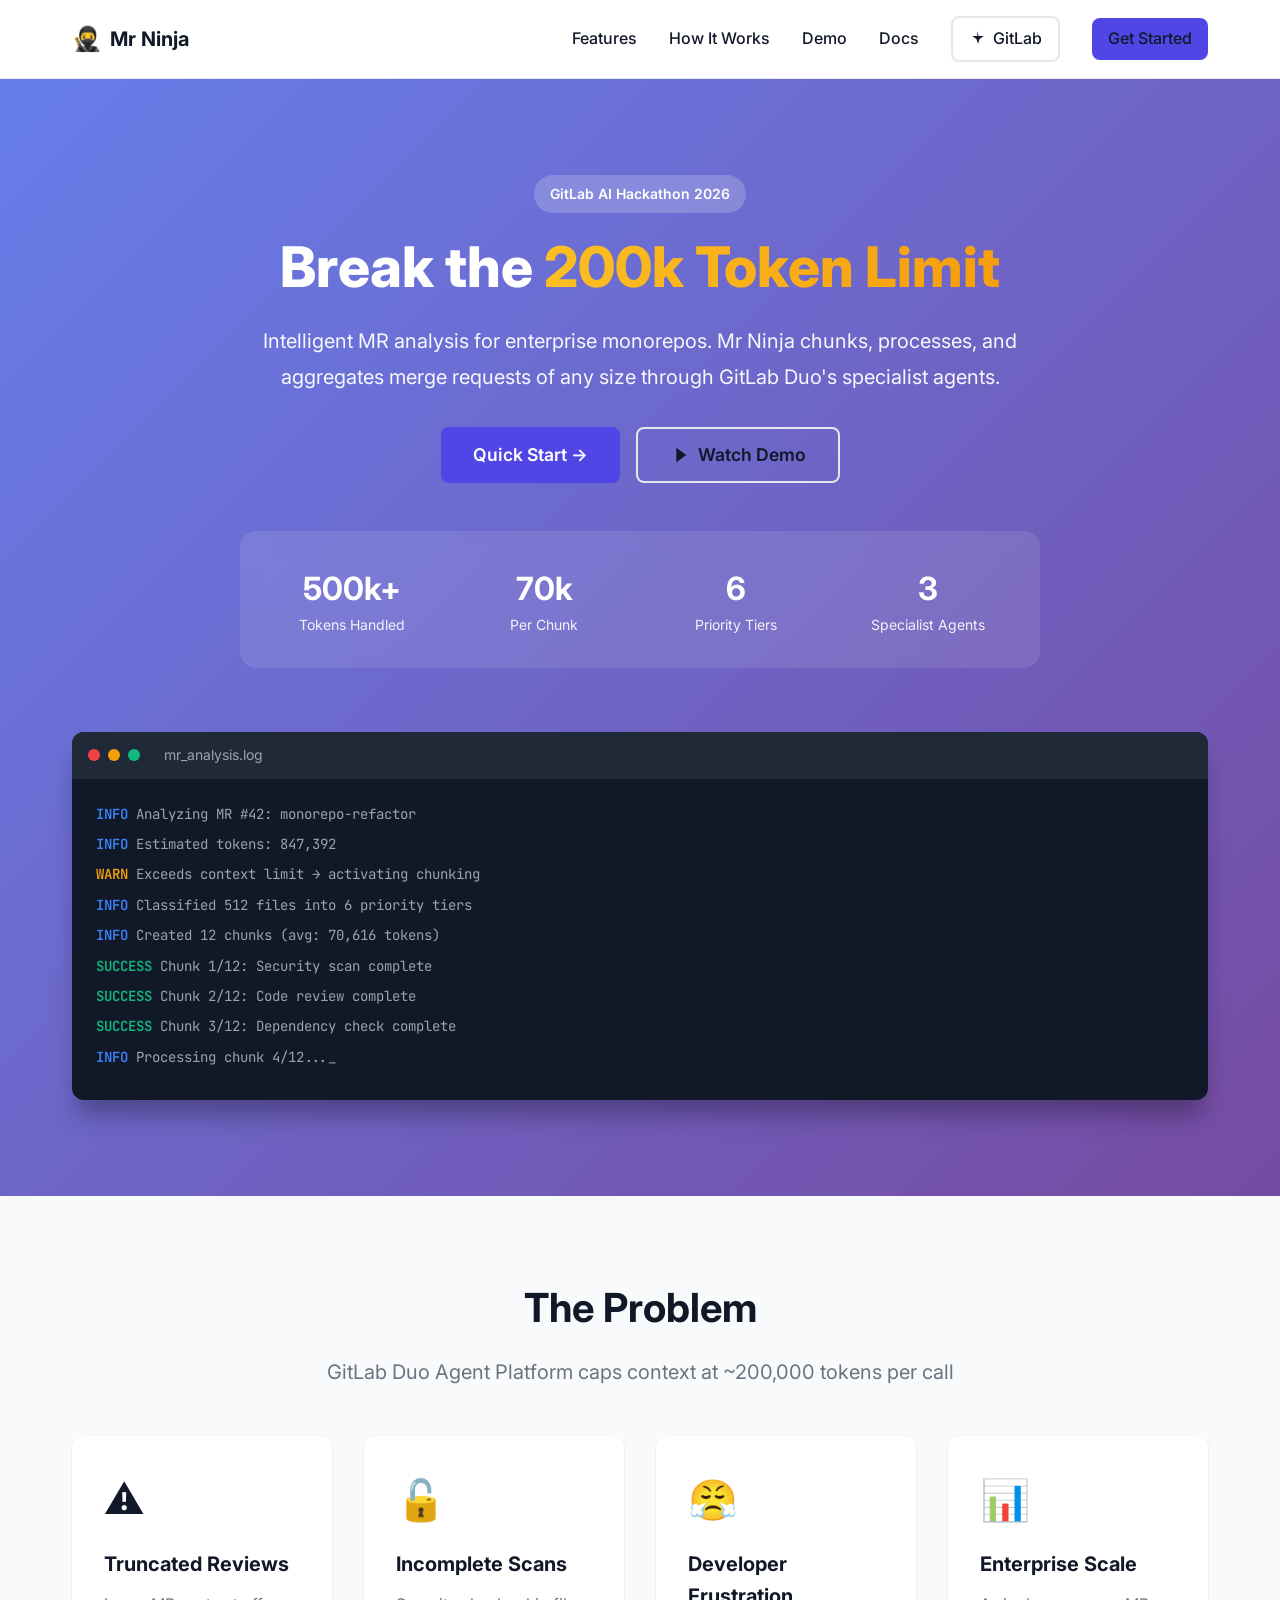
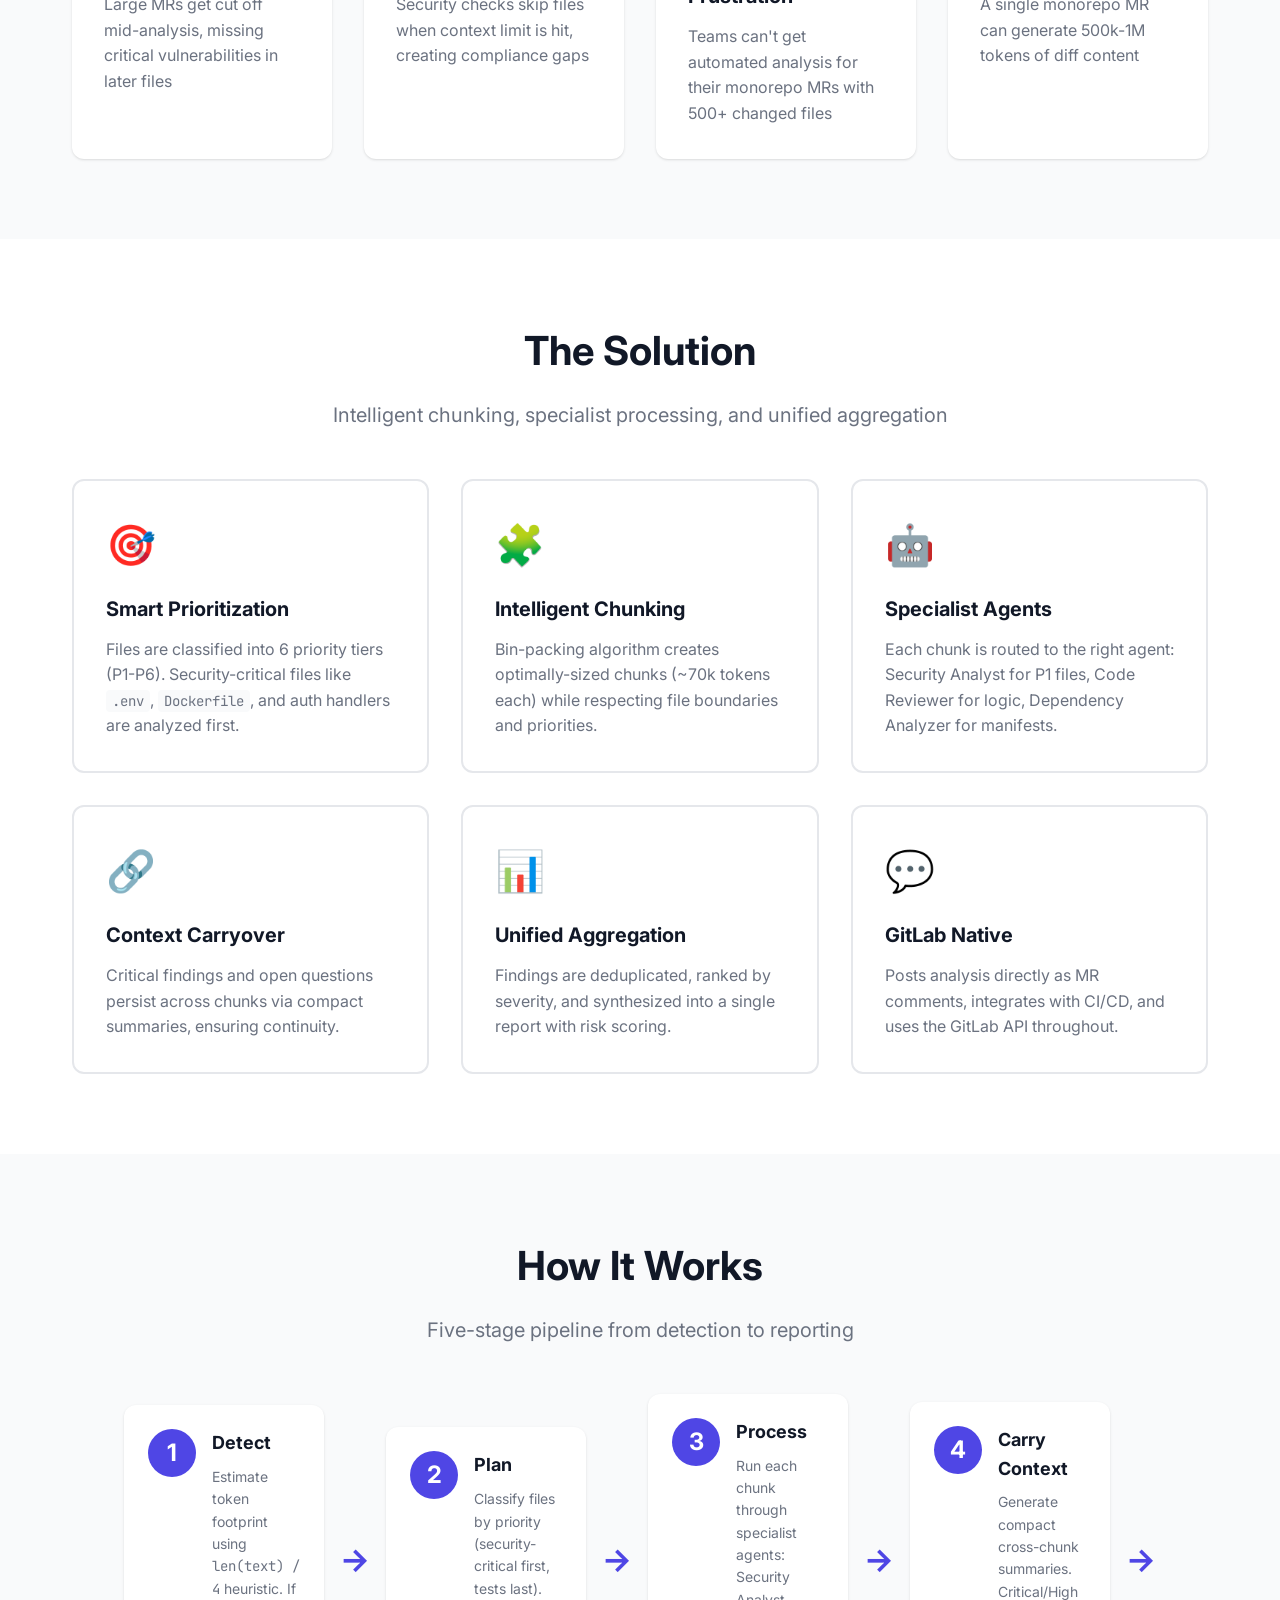
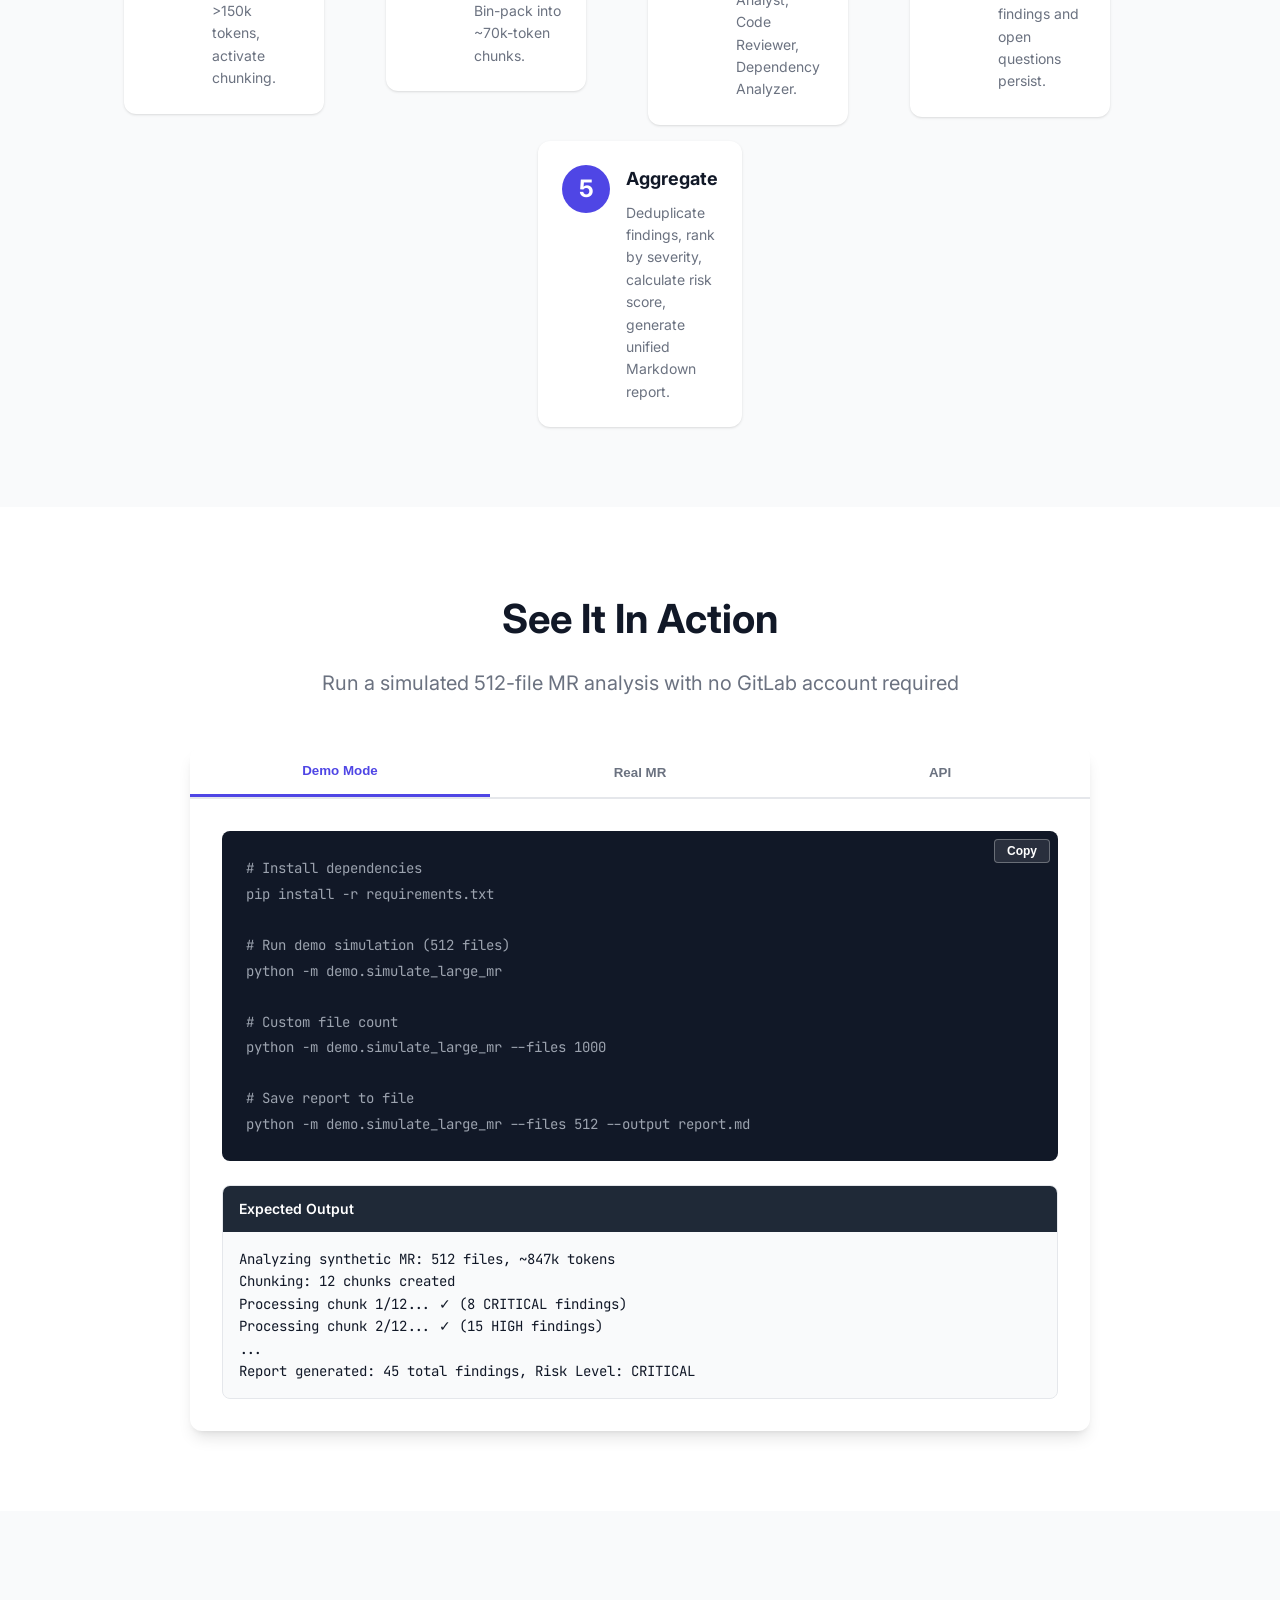
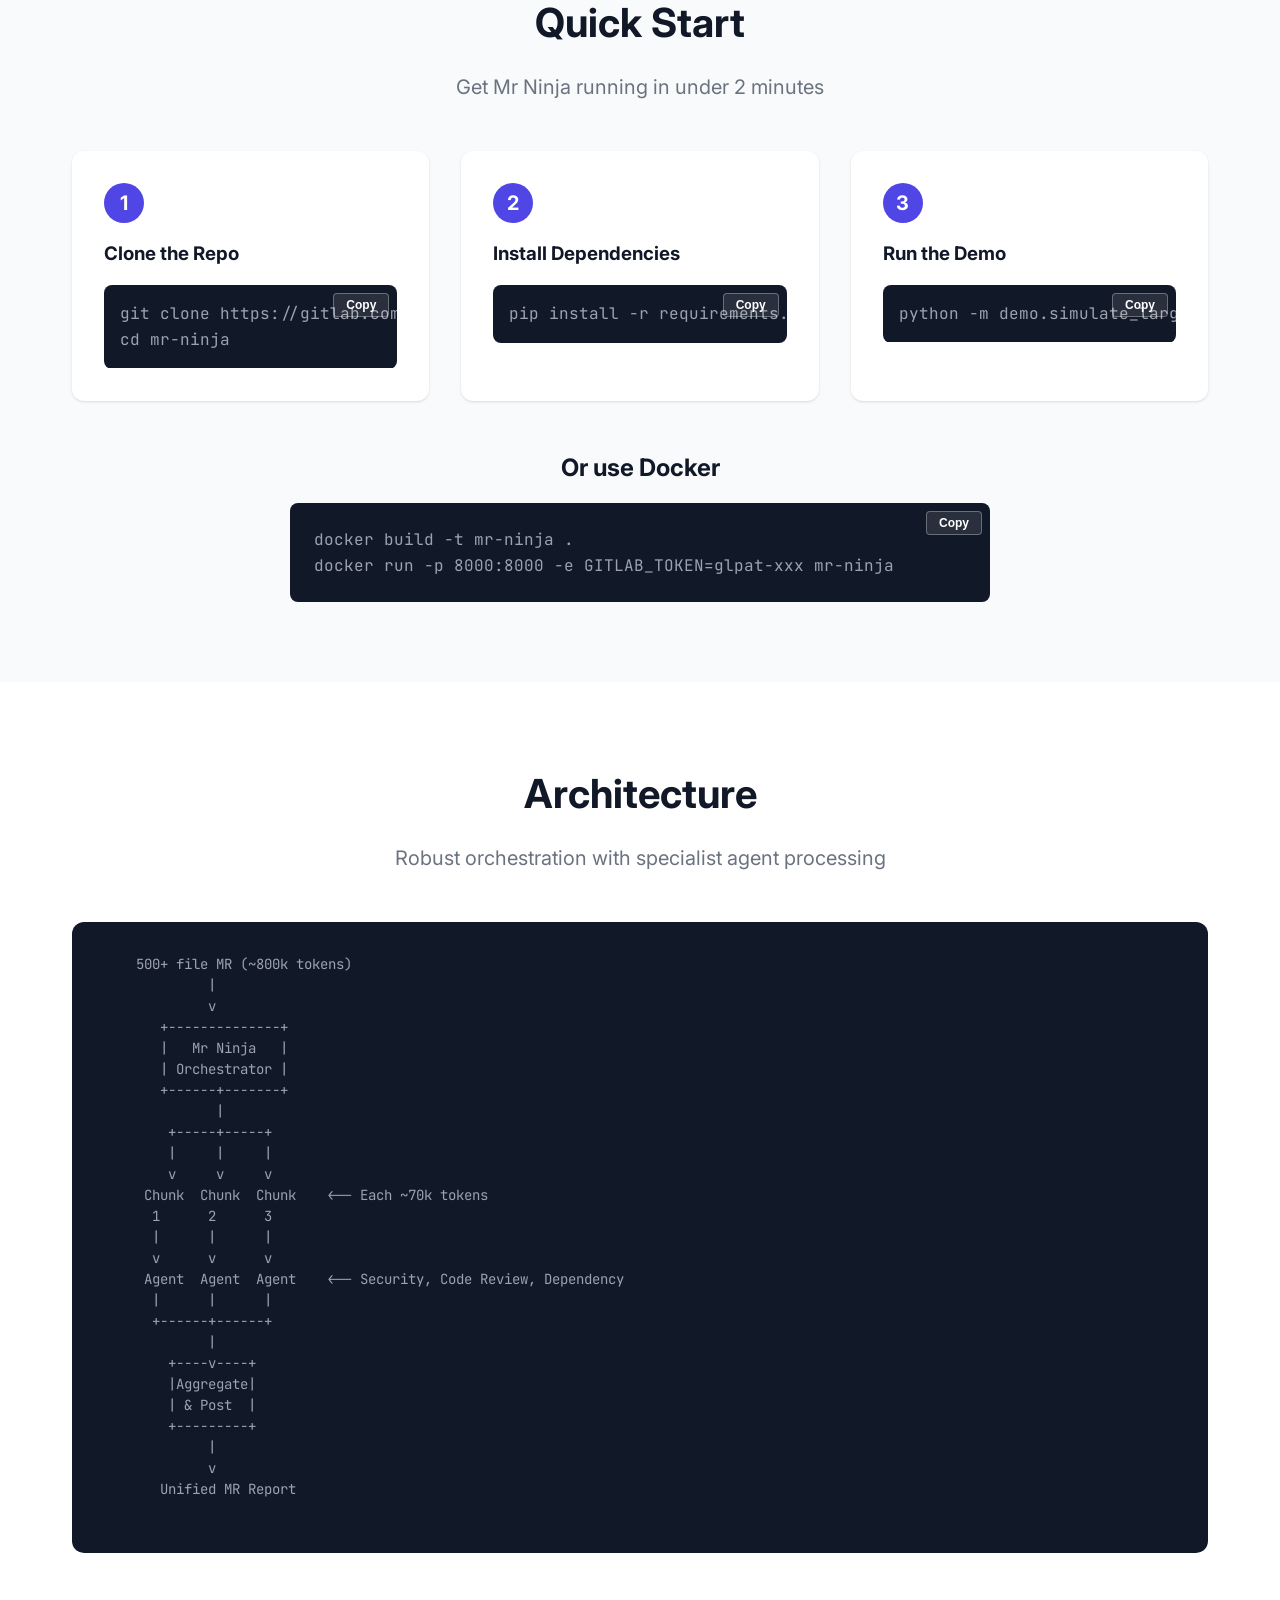
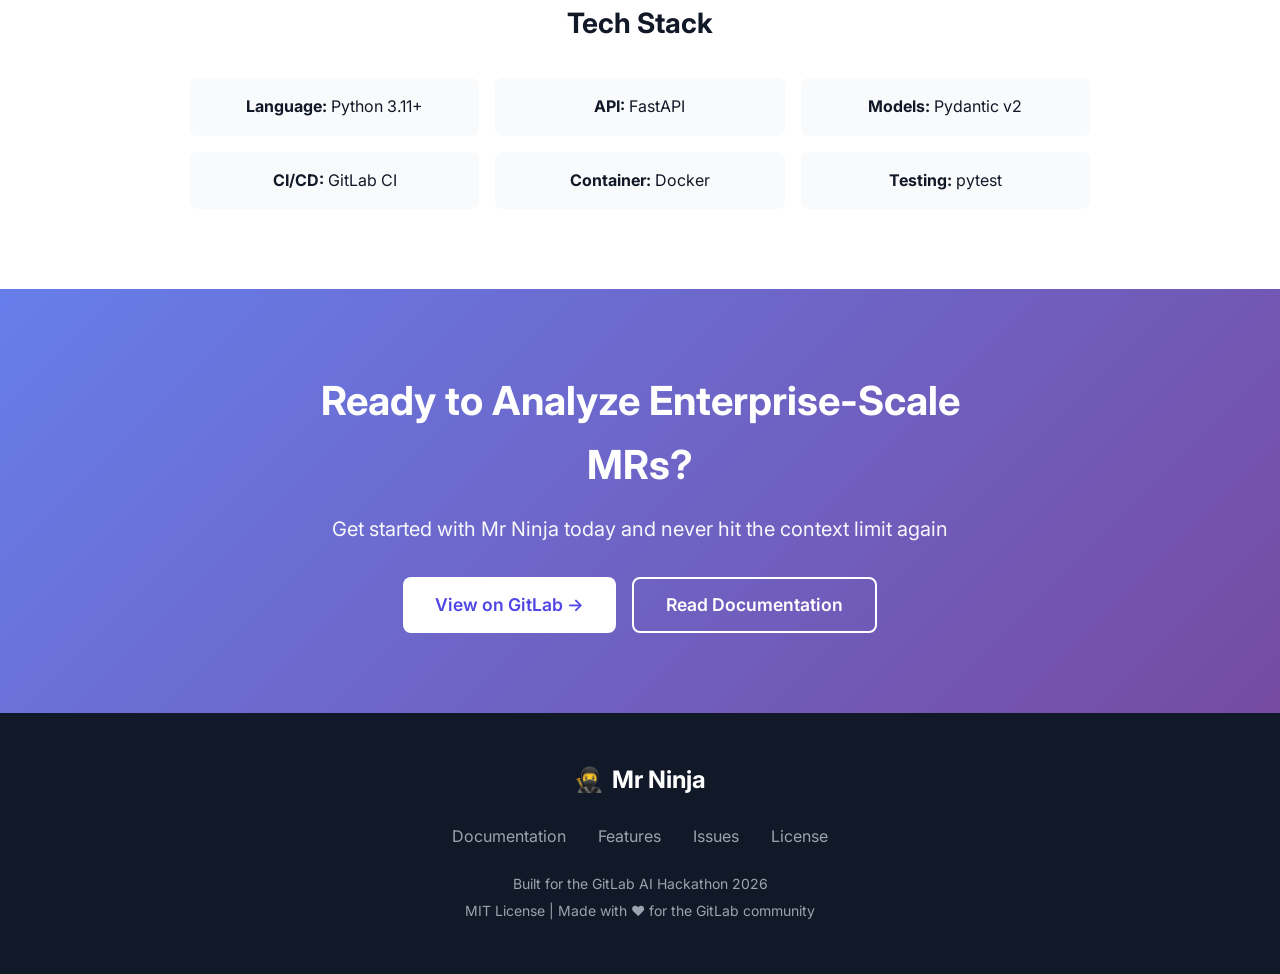
==== public/index.html @ 49342037 "project: Add initial implementation of MR Ninja with agents, core functionality, and demo scripts" ====
<!DOCTYPE html>
<html lang="en">
<head>
    <meta charset="UTF-8">
    <meta name="viewport" content="width=device-width, initial-scale=1.0">
    <meta name="description" content="Mr Ninja - Large Context Orchestrator for GitLab Duo. Solving the 200k token context limit for enterprise merge request analysis.">
    <title>Mr Ninja | Large Context Orchestrator for GitLab Duo</title>
    <link rel="stylesheet" href="styles.css">
    <link rel="preconnect" href="https://fonts.googleapis.com">
    <link rel="preconnect" href="https://fonts.gstatic.com" crossorigin>
    <link href="https://fonts.googleapis.com/css2?family=Inter:wght@400;500;600;700&family=JetBrains+Mono&display=swap" rel="stylesheet">
</head>
<body>
    <!-- Navigation -->
    <nav class="navbar">
        <div class="container">
            <div class="nav-brand">
                <span class="ninja-icon">🥷</span>
                <span class="brand-text">Mr Ninja</span>
            </div>
            <div class="nav-links">
                <a href="#features">Features</a>
                <a href="#how-it-works">How It Works</a>
                <a href="#demo">Demo</a>
                <a href="docs.html">Docs</a>
                <a href="https://gitlab.com/your-group/mr-ninja" class="btn-secondary" target="_blank" rel="noopener noreferrer">
                    <svg width="16" height="16" viewBox="0 0 16 16" fill="currentColor">
                        <path d="M8 0l1.6 4.9h5.2l-4.2 3-1.6 4.9-1.6-4.9-4.2-3h5.2z"/>
                    </svg>
                    GitLab
                </a>
                <a href="#quickstart" class="btn-primary">Get Started</a>
            </div>
        </div>
    </nav>

    <!-- Hero Section -->
    <section class="hero">
        <div class="container">
            <div class="hero-content">
                <div class="badge">GitLab AI Hackathon 2026</div>
                <h1 class="hero-title">
                    Break the <span class="highlight">200k Token Limit</span>
                </h1>
                <p class="hero-subtitle">
                    Intelligent MR analysis for enterprise monorepos. Mr Ninja chunks, processes, and aggregates 
                    merge requests of any size through GitLab Duo's specialist agents.
                </p>
                <div class="hero-buttons">
                    <a href="#quickstart" class="btn-primary btn-large">Quick Start →</a>
                    <a href="#demo" class="btn-secondary btn-large">
                        <svg width="20" height="20" viewBox="0 0 20 20" fill="currentColor">
                            <path d="M6.3 2.8l10 7.2-10 7.2V2.8z"/>
                        </svg>
                        Watch Demo
                    </a>
                </div>
                <div class="hero-stats">
                    <div class="stat">
                        <div class="stat-value">500k+</div>
                        <div class="stat-label">Tokens Handled</div>
                    </div>
                    <div class="stat">
                        <div class="stat-value">~70k</div>
                        <div class="stat-label">Per Chunk</div>
                    </div>
                    <div class="stat">
                        <div class="stat-value">6</div>
                        <div class="stat-label">Priority Tiers</div>
                    </div>
                    <div class="stat">
                        <div class="stat-value">3</div>
                        <div class="stat-label">Specialist Agents</div>
                    </div>
                </div>
            </div>
            <div class="hero-visual">
                <div class="code-window">
                    <div class="window-header">
                        <span class="dot dot-red"></span>
                        <span class="dot dot-yellow"></span>
                        <span class="dot dot-green"></span>
                        <span class="window-title">mr_analysis.log</span>
                    </div>
                    <div class="window-content">
                        <div class="log-line"><span class="log-info">INFO</span> Analyzing MR #42: monorepo-refactor</div>
                        <div class="log-line"><span class="log-info">INFO</span> Estimated tokens: 847,392</div>
                        <div class="log-line"><span class="log-warn">WARN</span> Exceeds context limit → activating chunking</div>
                        <div class="log-line"><span class="log-info">INFO</span> Classified 512 files into 6 priority tiers</div>
                        <div class="log-line"><span class="log-info">INFO</span> Created 12 chunks (avg: 70,616 tokens)</div>
                        <div class="log-line"><span class="log-success">SUCCESS</span> Chunk 1/12: Security scan complete</div>
                        <div class="log-line"><span class="log-success">SUCCESS</span> Chunk 2/12: Code review complete</div>
                        <div class="log-line"><span class="log-success">SUCCESS</span> Chunk 3/12: Dependency check complete</div>
                        <div class="log-line log-typing"><span class="log-info">INFO</span> Processing chunk 4/12...<span class="cursor">_</span></div>
                    </div>
                </div>
            </div>
        </div>
    </section>

    <!-- Problem Statement -->
    <section class="section problem-section">
        <div class="container">
            <div class="section-header">
                <h2>The Problem</h2>
                <p>GitLab Duo Agent Platform caps context at ~200,000 tokens per call</p>
            </div>
            <div class="problem-grid">
                <div class="problem-card">
                    <div class="problem-icon">⚠️</div>
                    <h3>Truncated Reviews</h3>
                    <p>Large MRs get cut off mid-analysis, missing critical vulnerabilities in later files</p>
                </div>
                <div class="problem-card">
                    <div class="problem-icon">🔓</div>
                    <h3>Incomplete Scans</h3>
                    <p>Security checks skip files when context limit is hit, creating compliance gaps</p>
                </div>
                <div class="problem-card">
                    <div class="problem-icon">😤</div>
                    <h3>Developer Frustration</h3>
                    <p>Teams can't get automated analysis for their monorepo MRs with 500+ changed files</p>
                </div>
                <div class="problem-card">
                    <div class="problem-icon">📊</div>
                    <h3>Enterprise Scale</h3>
                    <p>A single monorepo MR can generate 500k-1M tokens of diff content</p>
                </div>
            </div>
        </div>
    </section>

    <!-- Solution -->
    <section class="section solution-section" id="features">
        <div class="container">
            <div class="section-header">
                <h2>The Solution</h2>
                <p>Intelligent chunking, specialist processing, and unified aggregation</p>
            </div>
            <div class="features-grid">
                <div class="feature-card">
                    <div class="feature-icon">🎯</div>
                    <h3>Smart Prioritization</h3>
                    <p>Files are classified into 6 priority tiers (P1-P6). Security-critical files like <code>.env</code>, <code>Dockerfile</code>, and auth handlers are analyzed first.</p>
                </div>
                <div class="feature-card">
                    <div class="feature-icon">🧩</div>
                    <h3>Intelligent Chunking</h3>
                    <p>Bin-packing algorithm creates optimally-sized chunks (~70k tokens each) while respecting file boundaries and priorities.</p>
                </div>
                <div class="feature-card">
                    <div class="feature-icon">🤖</div>
                    <h3>Specialist Agents</h3>
                    <p>Each chunk is routed to the right agent: Security Analyst for P1 files, Code Reviewer for logic, Dependency Analyzer for manifests.</p>
                </div>
                <div class="feature-card">
                    <div class="feature-icon">🔗</div>
                    <h3>Context Carryover</h3>
                    <p>Critical findings and open questions persist across chunks via compact summaries, ensuring continuity.</p>
                </div>
                <div class="feature-card">
                    <div class="feature-icon">📊</div>
                    <h3>Unified Aggregation</h3>
                    <p>Findings are deduplicated, ranked by severity, and synthesized into a single report with risk scoring.</p>
                </div>
                <div class="feature-card">
                    <div class="feature-icon">💬</div>
                    <h3>GitLab Native</h3>
                    <p>Posts analysis directly as MR comments, integrates with CI/CD, and uses the GitLab API throughout.</p>
                </div>
            </div>
        </div>
    </section>

    <!-- How It Works -->
    <section class="section how-it-works-section" id="how-it-works">
        <div class="container">
            <div class="section-header">
                <h2>How It Works</h2>
                <p>Five-stage pipeline from detection to reporting</p>
            </div>
            <div class="pipeline">
                <div class="pipeline-step">
                    <div class="step-number">1</div>
                    <div class="step-content">
                        <h3>Detect</h3>
                        <p>Estimate token footprint using <code>len(text) / 4</code> heuristic. If >150k tokens, activate chunking.</p>
                    </div>
                </div>
                <div class="pipeline-arrow">→</div>
                <div class="pipeline-step">
                    <div class="step-number">2</div>
                    <div class="step-content">
                        <h3>Plan</h3>
                        <p>Classify files by priority (security-critical first, tests last). Bin-pack into ~70k-token chunks.</p>
                    </div>
                </div>
                <div class="pipeline-arrow">→</div>
                <div class="pipeline-step">
                    <div class="step-number">3</div>
                    <div class="step-content">
                        <h3>Process</h3>
                        <p>Run each chunk through specialist agents: Security Analyst, Code Reviewer, Dependency Analyzer.</p>
                    </div>
                </div>
                <div class="pipeline-arrow">→</div>
                <div class="pipeline-step">
                    <div class="step-number">4</div>
                    <div class="step-content">
                        <h3>Carry Context</h3>
                        <p>Generate compact cross-chunk summaries. Critical/High findings and open questions persist.</p>
                    </div>
                </div>
                <div class="pipeline-arrow">→</div>
                <div class="pipeline-step">
                    <div class="step-number">5</div>
                    <div class="step-content">
                        <h3>Aggregate</h3>
                        <p>Deduplicate findings, rank by severity, calculate risk score, generate unified Markdown report.</p>
                    </div>
                </div>
            </div>
        </div>
    </section>

    <!-- Demo Section -->
    <section class="section demo-section" id="demo">
        <div class="container">
            <div class="section-header">
                <h2>See It In Action</h2>
                <p>Run a simulated 512-file MR analysis with no GitLab account required</p>
            </div>
            <div class="demo-container">
                <div class="demo-tabs">
                    <button class="tab active" data-tab="demo">Demo Mode</button>
                    <button class="tab" data-tab="real">Real MR</button>
                    <button class="tab" data-tab="api">API</button>
                </div>
                <div class="demo-content">
                    <div class="demo-pane active" id="demo-pane">
                        <pre><code class="language-bash"># Install dependencies
pip install -r requirements.txt

# Run demo simulation (512 files)
python -m demo.simulate_large_mr

# Custom file count
python -m demo.simulate_large_mr --files 1000

# Save report to file
python -m demo.simulate_large_mr --files 512 --output report.md</code></pre>
                        <div class="demo-output">
                            <div class="output-header">Expected Output</div>
                            <div class="output-content">Analyzing synthetic MR: 512 files, ~847k tokens
Chunking: 12 chunks created
Processing chunk 1/12... ✓ (8 CRITICAL findings)
Processing chunk 2/12... ✓ (15 HIGH findings)
...
Report generated: 45 total findings, Risk Level: CRITICAL</div>
                        </div>
                    </div>
                    <div class="demo-pane" id="real-pane">
                        <pre><code class="language-python">from agents.orchestrator import Orchestrator

orchestrator = Orchestrator(
    gitlab_url='https://gitlab.com',
    gitlab_token='glpat-xxxxxxxxxxxxxxxxxxxx',
    post_comments=True,
)

report = orchestrator.analyze_mr('your-group/your-project', 42)
print(f'Found {len(report.findings)} issues')</code></pre>
                    </div>
                    <div class="demo-pane" id="api-pane">
                        <pre><code class="language-bash"># Start FastAPI server
uvicorn app:app --host 0.0.0.0 --port 8000

# Analyze an MR
curl -X POST http://localhost:8000/analyze \
  -H "Content-Type: application/json" \
  -d '{
    "mr_url": "https://gitlab.com/group/project/-/merge_requests/42",
    "gitlab_token": "glpat-xxxxxxxxxxxxxxxxxxxx"
  }'

# Run demo (no token needed)
curl -X POST http://localhost:8000/demo</code></pre>
                    </div>
                </div>
            </div>
        </div>
    </section>

    <!-- Quick Start -->
    <section class="section quickstart-section" id="quickstart">
        <div class="container">
            <div class="section-header">
                <h2>Quick Start</h2>
                <p>Get Mr Ninja running in under 2 minutes</p>
            </div>
            <div class="quickstart-grid">
                <div class="quickstart-step">
                    <div class="step-num">1</div>
                    <h3>Clone the Repo</h3>
                    <pre><code>git clone https://gitlab.com/your-group/mr-ninja.git
cd mr-ninja</code></pre>
                </div>
                <div class="quickstart-step">
                    <div class="step-num">2</div>
                    <h3>Install Dependencies</h3>
                    <pre><code>pip install -r requirements.txt</code></pre>
                </div>
                <div class="quickstart-step">
                    <div class="step-num">3</div>
                    <h3>Run the Demo</h3>
                    <pre><code>python -m demo.simulate_large_mr</code></pre>
                </div>
            </div>
            <div class="quickstart-docker">
                <h3>Or use Docker</h3>
                <pre><code>docker build -t mr-ninja .
docker run -p 8000:8000 -e GITLAB_TOKEN=glpat-xxx mr-ninja</code></pre>
            </div>
        </div>
    </section>

    <!-- Architecture -->
    <section class="section architecture-section">
        <div class="container">
            <div class="section-header">
                <h2>Architecture</h2>
                <p>Robust orchestration with specialist agent processing</p>
            </div>
            <div class="architecture-diagram">
                <pre class="ascii-art">
    500+ file MR (~800k tokens)
             |
             v
       +--------------+
       |   Mr Ninja   |
       | Orchestrator |
       +------+-------+
              |
        +-----+-----+
        |     |     |
        v     v     v
     Chunk  Chunk  Chunk    <-- Each ~70k tokens
      1      2      3
      |      |      |
      v      v      v
     Agent  Agent  Agent    <-- Security, Code Review, Dependency
      |      |      |
      +------+------+
             |
        +----v----+
        |Aggregate|
        | & Post  |
        +---------+
             |
             v
       Unified MR Report
                </pre>
            </div>
            <div class="tech-stack">
                <h3>Tech Stack</h3>
                <div class="tech-grid">
                    <div class="tech-item">
                        <strong>Language:</strong> Python 3.11+
                    </div>
                    <div class="tech-item">
                        <strong>API:</strong> FastAPI
                    </div>
                    <div class="tech-item">
                        <strong>Models:</strong> Pydantic v2
                    </div>
                    <div class="tech-item">
                        <strong>CI/CD:</strong> GitLab CI
                    </div>
                    <div class="tech-item">
                        <strong>Container:</strong> Docker
                    </div>
                    <div class="tech-item">
                        <strong>Testing:</strong> pytest
                    </div>
                </div>
            </div>
        </div>
    </section>

    <!-- CTA -->
    <section class="section cta-section">
        <div class="container">
            <div class="cta-content">
                <h2>Ready to Analyze Enterprise-Scale MRs?</h2>
                <p>Get started with Mr Ninja today and never hit the context limit again</p>
                <div class="cta-buttons">
                    <a href="https://gitlab.com/your-group/mr-ninja" class="btn-primary btn-large" target="_blank" rel="noopener noreferrer">
                        View on GitLab →
                    </a>
                    <a href="docs.html" class="btn-secondary btn-large">Read Documentation</a>
                </div>
            </div>
        </div>
    </section>

    <!-- Footer -->
    <footer class="footer">
        <div class="container">
            <div class="footer-content">
                <div class="footer-brand">
                    <span class="ninja-icon">🥷</span>
                    <span class="brand-text">Mr Ninja</span>
                </div>
                <div class="footer-links">
                    <a href="docs.html">Documentation</a>
                    <a href="#features">Features</a>
                    <a href="https://gitlab.com/your-group/mr-ninja/-/issues" target="_blank" rel="noopener noreferrer">Issues</a>
                    <a href="https://gitlab.com/your-group/mr-ninja/-/blob/main/LICENSE" target="_blank" rel="noopener noreferrer">License</a>
                </div>
                <div class="footer-info">
                    <p>Built for the GitLab AI Hackathon 2026</p>
                    <p>MIT License | Made with ❤️ for the GitLab community</p>
                </div>
            </div>
        </div>
    </footer>

    <script src="script.js"></script>
</body>
</html>
---- public/styles.css ----
/* Mr Ninja Website Styles */

:root {
    --primary: #4F46E5;
    --primary-dark: #4338CA;
    --secondary: #10B981;
    --dark: #111827;
    --dark-light: #1F2937;
    --gray: #6B7280;
    --gray-light: #9CA3AF;
    --bg: #FFFFFF;
    --bg-alt: #F9FAFB;
    --border: #E5E7EB;
    --critical: #DC2626;
    --warning: #F59E0B;
    --success: #10B981;
    --info: #3B82F6;
    --shadow: 0 1px 3px 0 rgba(0, 0, 0, 0.1), 0 1px 2px -1px rgba(0, 0, 0, 0.1);
    --shadow-lg: 0 10px 15px -3px rgba(0, 0, 0, 0.1), 0 4px 6px -4px rgba(0, 0, 0, 0.1);
}

* {
    margin: 0;
    padding: 0;
    box-sizing: border-box;
}

html {
    scroll-behavior: smooth;
}

body {
    font-family: 'Inter', -apple-system, BlinkMacSystemFont, 'Segoe UI', sans-serif;
    color: var(--dark);
    background: var(--bg);
    line-height: 1.6;
}

code, pre {
    font-family: 'JetBrains Mono', 'Courier New', monospace;
}

.container {
    max-width: 1200px;
    margin: 0 auto;
    padding: 0 2rem;
}

/* Navigation */
.navbar {
    position: sticky;
    top: 0;
    background: rgba(255, 255, 255, 0.95);
    -webkit-backdrop-filter: blur(10px);
    backdrop-filter: blur(10px);
    border-bottom: 1px solid var(--border);
    padding: 1rem 0;
    z-index: 1000;
}

.navbar .container {
    display: flex;
    justify-content: space-between;
    align-items: center;
}

.nav-brand {
    display: flex;
    align-items: center;
    gap: 0.5rem;
    font-size: 1.25rem;
    font-weight: 700;
}

.ninja-icon {
    font-size: 1.5rem;
}

.nav-links {
    display: flex;
    align-items: center;
    gap: 2rem;
}

.nav-links a {
    text-decoration: none;
    color: var(--dark);
    font-weight: 500;
    transition: color 0.2s;
}

.nav-links a:hover {
    color: var(--primary);
}

/* Buttons */
.btn-primary, .btn-secondary {
    display: inline-flex;
    align-items: center;
    gap: 0.5rem;
    padding: 0.5rem 1rem;
    border-radius: 0.5rem;
    text-decoration: none;
    font-weight: 600;
    transition: all 0.2s;
}

.btn-primary {
    background: var(--primary);
    color: white;
}

.btn-primary:hover {
    background: var(--primary-dark);
    transform: translateY(-1px);
    box-shadow: var(--shadow-lg);
}

.btn-secondary {
    background: transparent;
    color: var(--dark);
    border: 2px solid var(--border);
}

.btn-secondary:hover {
    border-color: var(--primary);
    color: var(--primary);
}

.btn-large {
    padding: 0.75rem 2rem;
    font-size: 1.1rem;
}

/* Hero Section */
.hero {
    padding: 6rem 0;
    background: linear-gradient(135deg, #667eea 0%, #764ba2 100%);
    color: white;
}

.hero-content {
    max-width: 800px;
    margin: 0 auto;
    text-align: center;
}

.badge {
    display: inline-block;
    background: rgba(255, 255, 255, 0.2);
    padding: 0.5rem 1rem;
    border-radius: 2rem;
    font-size: 0.875rem;
    font-weight: 600;
    margin-bottom: 1.5rem;
    -webkit-backdrop-filter: blur(10px);
    backdrop-filter: blur(10px);
}

.hero-title {
    font-size: 3.5rem;
    font-weight: 800;
    line-height: 1.1;
    margin-bottom: 1.5rem;
}

.highlight {
    background: linear-gradient(to right, #fbbf24, #f59e0b);
    -webkit-background-clip: text;
    -webkit-text-fill-color: transparent;
    background-clip: text;
}

.hero-subtitle {
    font-size: 1.25rem;
    line-height: 1.8;
    margin-bottom: 2rem;
    opacity: 0.95;
}

.hero-buttons {
    display: flex;
    justify-content: center;
    gap: 1rem;
    margin-bottom: 3rem;
}

.hero-stats {
    display: grid;
    grid-template-columns: repeat(4, 1fr);
    gap: 2rem;
    padding: 2rem;
    background: rgba(255, 255, 255, 0.1);
    -webkit-backdrop-filter: blur(10px);
    border-radius: 1rem;
    backdrop-filter: blur(10px);
}

.stat {
    text-align: center;
}

.stat-value {
    font-size: 2rem;
    font-weight: 700;
}

.stat-label {
    font-size: 0.875rem;
    opacity: 0.9;
}

/* Code Window */
.hero-visual {
    margin-top: 4rem;
}

.code-window {
    background: var(--dark);
    border-radius: 0.75rem;
    overflow: hidden;
    box-shadow: 0 20px 25px -5px rgba(0, 0, 0, 0.3);
}

.window-header {
    display: flex;
    align-items: center;
    gap: 0.5rem;
    padding: 0.75rem 1rem;
    background: var(--dark-light);
}

.dot {
    width: 12px;
    height: 12px;
    border-radius: 50%;
}

.dot-red { background: #EF4444; }
.dot-yellow { background: #F59E0B; }
.dot-green { background: #10B981; }

.window-title {
    margin-left: 1rem;
    font-size: 0.875rem;
    color: var(--gray-light);
}

.window-content {
    padding: 1.5rem;
    font-family: 'JetBrains Mono', monospace;
    font-size: 0.875rem;
}

.log-line {
    margin-bottom: 0.5rem;
    color: var(--gray-light);
}

.log-info { color: var(--info); font-weight: 600; }
.log-warn { color: var(--warning); font-weight: 600; }
.log-success { color: var(--success); font-weight: 600; }

.log-typing {
    animation: pulse 2s infinite;
}

.cursor {
    animation: blink 1s infinite;
}

@keyframes pulse {
    0%, 100% { opacity: 1; }
    50% { opacity: 0.6; }
}

@keyframes blink {
    0%, 50% { opacity: 1; }
    51%, 100% { opacity: 0; }
}

/* Sections */
.section {
    padding: 5rem 0;
}

.section-header {
    text-align: center;
    margin-bottom: 3rem;
}

.section-header h2 {
    font-size: 2.5rem;
    font-weight: 700;
    margin-bottom: 1rem;
}

.section-header p {
    font-size: 1.25rem;
    color: var(--gray);
}

/* Problem Section */
.problem-section {
    background: var(--bg-alt);
}

.problem-grid {
    display: grid;
    grid-template-columns: repeat(auto-fit, minmax(250px, 1fr));
    gap: 2rem;
}

.problem-card {
    background: white;
    padding: 2rem;
    border-radius: 0.75rem;
    box-shadow: var(--shadow);
}

.problem-icon {
    font-size: 2.5rem;
    margin-bottom: 1rem;
}

.problem-card h3 {
    font-size: 1.25rem;
    margin-bottom: 0.75rem;
}

.problem-card p {
    color: var(--gray);
}

/* Features Grid */
.features-grid {
    display: grid;
    grid-template-columns: repeat(auto-fit, minmax(300px, 1fr));
    gap: 2rem;
}

.feature-card {
    padding: 2rem;
    background: white;
    border: 2px solid var(--border);
    border-radius: 0.75rem;
    transition: all 0.3s;
}

.feature-card:hover {
    border-color: var(--primary);
    transform: translateY(-4px);
    box-shadow: var(--shadow-lg);
}

.feature-icon {
    font-size: 2.5rem;
    margin-bottom: 1rem;
}

.feature-card h3 {
    font-size: 1.25rem;
    margin-bottom: 0.75rem;
}

.feature-card p {
    color: var(--gray);
}

.feature-card code {
    background: var(--bg-alt);
    padding: 0.125rem 0.375rem;
    border-radius: 0.25rem;
    font-size: 0.875rem;
}

/* Pipeline */
.how-it-works-section {
    background: var(--bg-alt);
}

.pipeline {
    display: flex;
    align-items: center;
    justify-content: center;
    flex-wrap: wrap;
    gap: 1rem;
}

.pipeline-step {
    display: flex;
    gap: 1rem;
    background: white;
    padding: 1.5rem;
    border-radius: 0.75rem;
    box-shadow: var(--shadow);
    flex: 0 0 200px;
}

.step-number {
    width: 48px;
    height: 48px;
    background: var(--primary);
    color: white;
    border-radius: 50%;
    display: flex;
    align-items: center;
    justify-content: center;
    font-size: 1.5rem;
    font-weight: 700;
    flex-shrink: 0;
}

.step-content h3 {
    font-size: 1.125rem;
    margin-bottom: 0.5rem;
}

.step-content p {
    font-size: 0.875rem;
    color: var(--gray);
}

.pipeline-arrow {
    font-size: 2rem;
    color: var(--primary);
    font-weight: 700;
}

/* Demo Section */
.demo-container {
    max-width: 900px;
    margin: 0 auto;
    background: white;
    border-radius: 0.75rem;
    box-shadow: var(--shadow-lg);
    overflow: hidden;
}

.demo-tabs {
    display: flex;
    border-bottom: 2px solid var(--border);
}

.tab {
    flex: 1;
    padding: 1rem;
    background: transparent;
    border: none;
    cursor: pointer;
    font-weight: 600;
    color: var(--gray);
    transition: all 0.2s;
}

.tab:hover {
    color: var(--dark);
    background: var(--bg-alt);
}

.tab.active {
    color: var(--primary);
    border-bottom: 3px solid var(--primary);
}

.demo-content {
    position: relative;
}

.demo-pane {
    display: none;
    padding: 2rem;
}

.demo-pane.active {
    display: block;
}

.demo-pane pre {
    background: var(--dark);
    color: var(--gray-light);
    padding: 1.5rem;
    border-radius: 0.5rem;
    overflow-x: auto;
    margin-bottom: 1.5rem;
}

.demo-pane code {
    font-size: 0.875rem;
}

.demo-output {
    background: var(--bg-alt);
    border: 1px solid var(--border);
    border-radius: 0.5rem;
    overflow: hidden;
}

.output-header {
    padding: 0.75rem 1rem;
    background: var(--dark-light);
    color: white;
    font-weight: 600;
    font-size: 0.875rem;
}

.output-content {
    padding: 1rem;
    font-family: 'JetBrains Mono', monospace;
    font-size: 0.875rem;
    white-space: pre-wrap;
    color: var(--dark);
}

/* Quick Start */
.quickstart-section {
    background: var(--bg-alt);
}

.quickstart-grid {
    display: grid;
    grid-template-columns: repeat(auto-fit, minmax(300px, 1fr));
    gap: 2rem;
    margin-bottom: 3rem;
}

.quickstart-step {
    background: white;
    padding: 2rem;
    border-radius: 0.75rem;
    box-shadow: var(--shadow);
}

.step-num {
    width: 40px;
    height: 40px;
    background: var(--primary);
    color: white;
    border-radius: 50%;
    display: flex;
    align-items: center;
    justify-content: center;
    font-size: 1.25rem;
    font-weight: 700;
    margin-bottom: 1rem;
}

.quickstart-step h3 {
    margin-bottom: 1rem;
}

.quickstart-step pre {
    background: var(--dark);
    color: var(--gray-light);
    padding: 1rem;
    border-radius: 0.5rem;
    overflow-x: auto;
}

.quickstart-docker {
    max-width: 700px;
    margin: 0 auto;
    text-align: center;
}

.quickstart-docker h3 {
    margin-bottom: 1rem;
    font-size: 1.5rem;
}

.quickstart-docker pre {
    background: var(--dark);
    color: var(--gray-light);
    padding: 1.5rem;
    border-radius: 0.5rem;
    overflow-x: auto;
    text-align: left;
}

/* Architecture */
.architecture-diagram {
    background: var(--dark);
    color: var(--gray-light);
    padding: 2rem;
    border-radius: 0.75rem;
    margin-bottom: 3rem;
    overflow-x: auto;
}

.ascii-art {
    font-family: 'JetBrains Mono', monospace;
    font-size: 0.875rem;
    line-height: 1.5;
    white-space: pre;
}

.tech-stack {
    text-align: center;
}

.tech-stack h3 {
    font-size: 1.75rem;
    margin-bottom: 2rem;
}

.tech-grid {
    display: grid;
    grid-template-columns: repeat(auto-fit, minmax(250px, 1fr));
    gap: 1rem;
    max-width: 900px;
    margin: 0 auto;
}

.tech-item {
    background: var(--bg-alt);
    padding: 1rem;
    border-radius: 0.5rem;
}

/* CTA Section */
.cta-section {
    background: linear-gradient(135deg, #667eea 0%, #764ba2 100%);
    color: white;
}

.cta-content {
    text-align: center;
    max-width: 700px;
    margin: 0 auto;
}

.cta-content h2 {
    font-size: 2.5rem;
    margin-bottom: 1rem;
}

.cta-content p {
    font-size: 1.25rem;
    margin-bottom: 2rem;
    opacity: 0.95;
}

.cta-buttons {
    display: flex;
    justify-content: center;
    gap: 1rem;
}

.cta-section .btn-primary {
    background: white;
    color: var(--primary);
}

.cta-section .btn-primary:hover {
    background: var(--bg-alt);
}

.cta-section .btn-secondary {
    border-color: white;
    color: white;
}

.cta-section .btn-secondary:hover {
    background: rgba(255, 255, 255, 0.1);
}

/* Footer */
.footer {
    background: var(--dark);
    color: var(--gray-light);
    padding: 3rem 0;
}

.footer-content {
    text-align: center;
}

.footer-brand {
    display: flex;
    align-items: center;
    justify-content: center;
    gap: 0.5rem;
    font-size: 1.5rem;
    font-weight: 700;
    margin-bottom: 1.5rem;
    color: white;
}

.footer-links {
    display: flex;
    justify-content: center;
    gap: 2rem;
    margin-bottom: 1.5rem;
}

.footer-links a {
    color: var(--gray-light);
    text-decoration: none;
    transition: color 0.2s;
}

.footer-links a:hover {
    color: white;
}

.footer-info {
    font-size: 0.875rem;
}

.footer-info p {
    margin: 0.25rem 0;
}

/* Responsive Design */
@media (max-width: 768px) {
    .nav-links {
        gap: 1rem;
        font-size: 0.875rem;
    }

    .hero-title {
        font-size: 2.5rem;
    }

    .hero-subtitle {
        font-size: 1rem;
    }

    .hero-stats {
        grid-template-columns: repeat(2, 1fr);
    }

    .hero-buttons {
        flex-direction: column;
    }

    .pipeline {
        flex-direction: column;
    }

    .pipeline-arrow {
        transform: rotate(90deg);
    }

    .section-header h2 {
        font-size: 2rem;
    }

    .tech-grid {
        grid-template-columns: 1fr;
    }
}

@media (max-width: 480px) {
    .container {
        padding: 0 1rem;
    }

    .hero {
        padding: 4rem 0;
    }

    .section {
        padding: 3rem 0;
    }
}
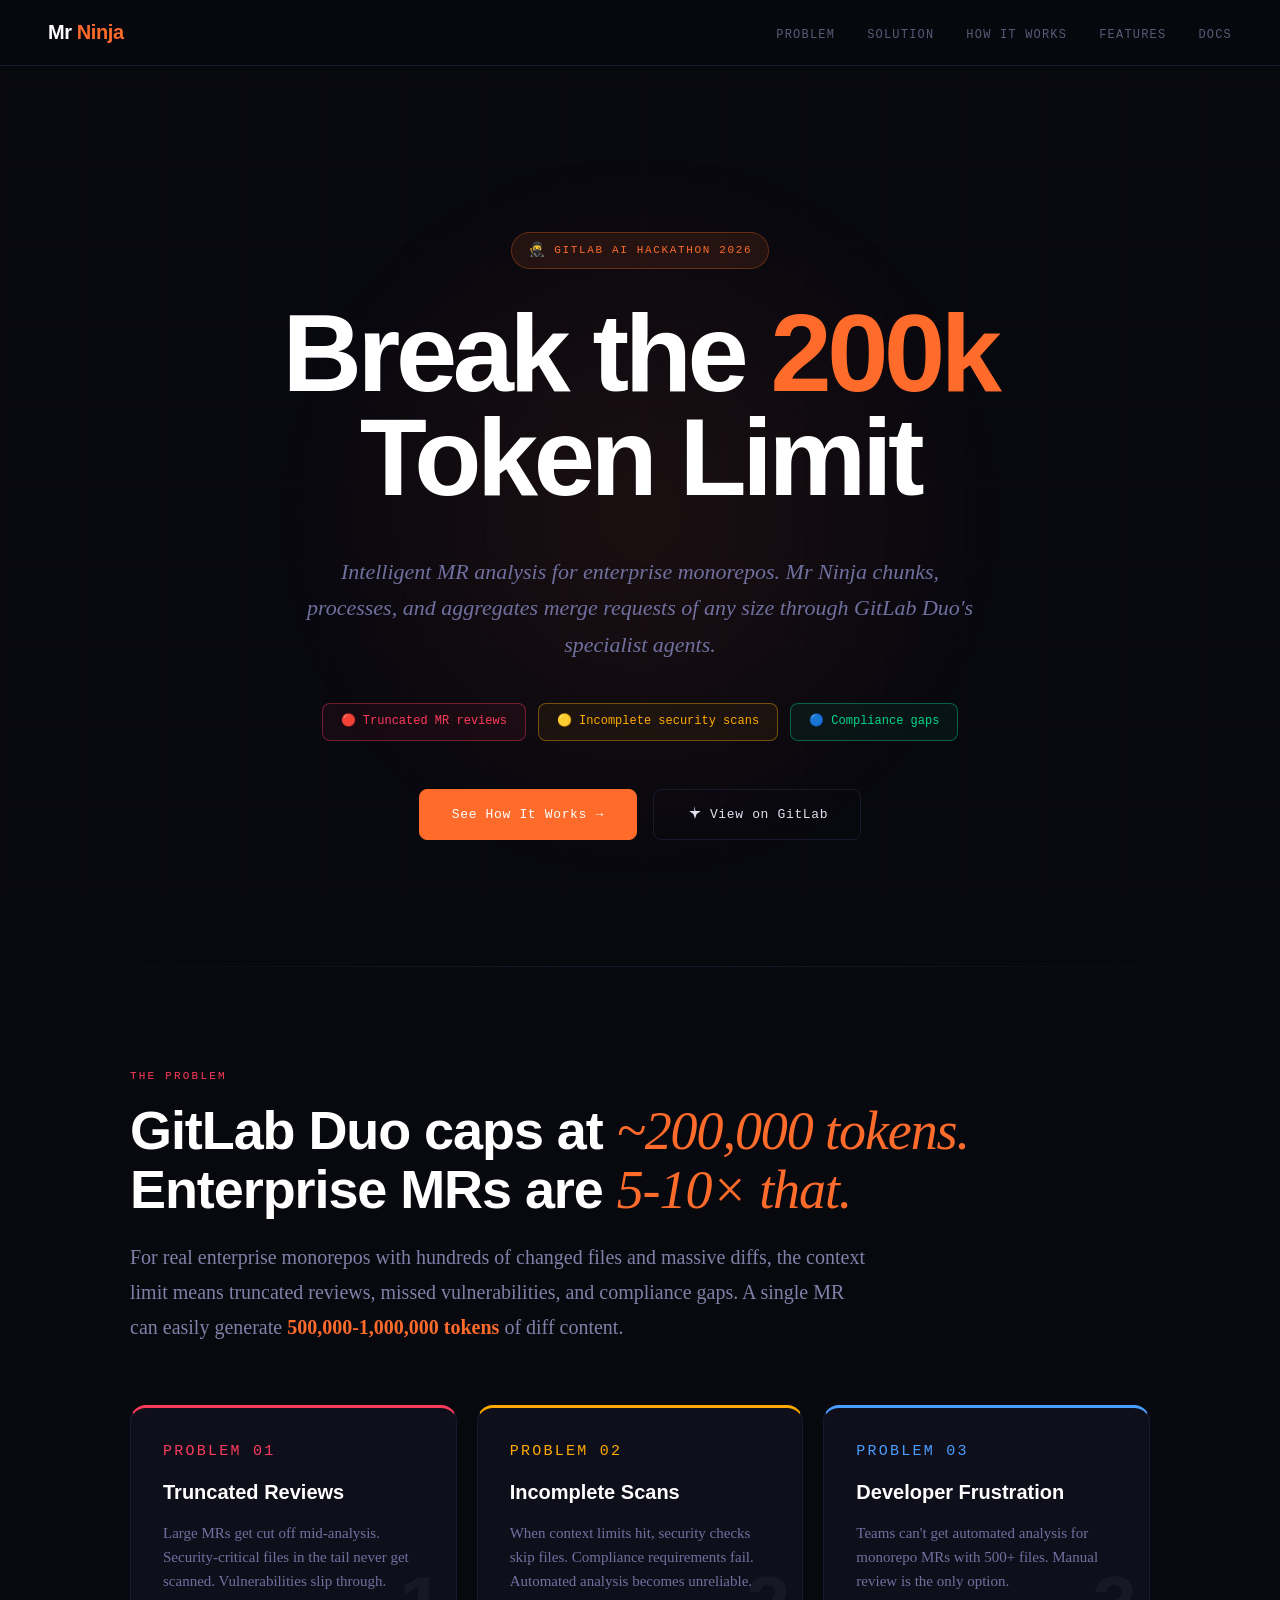
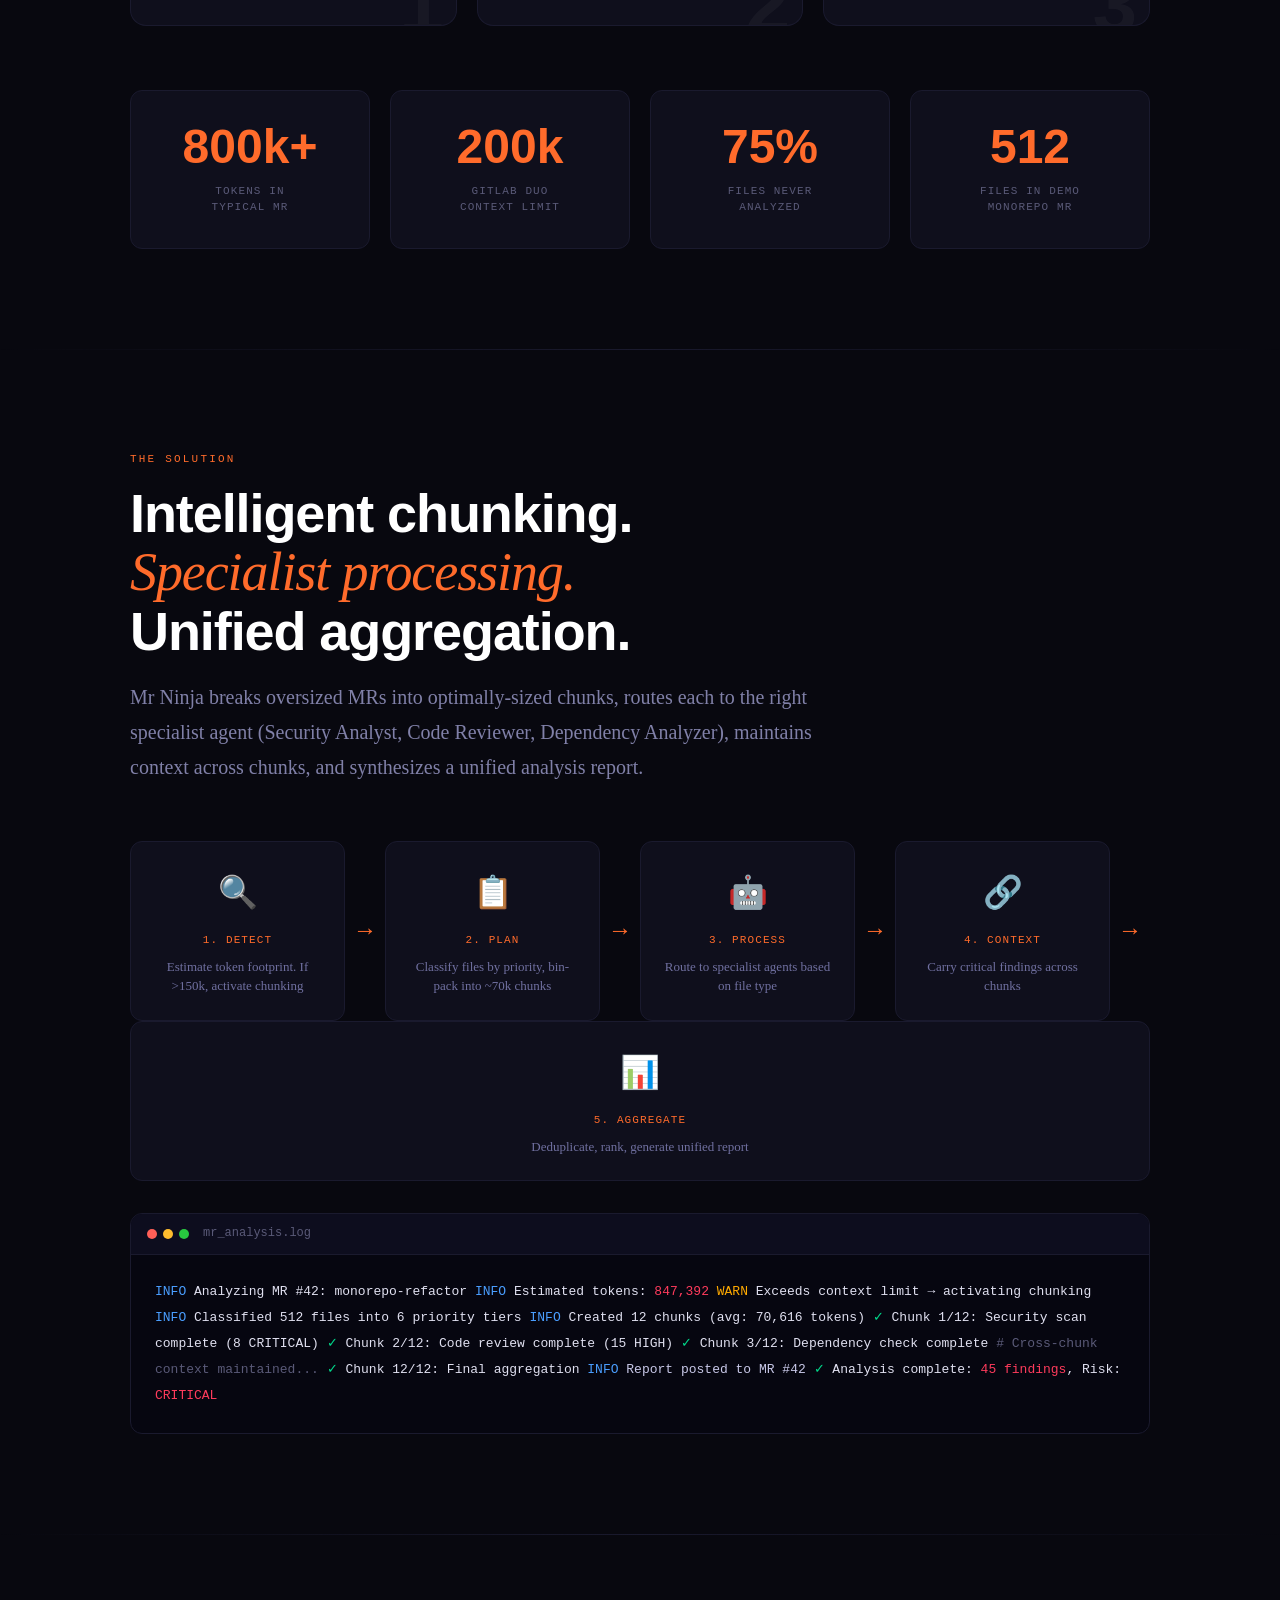
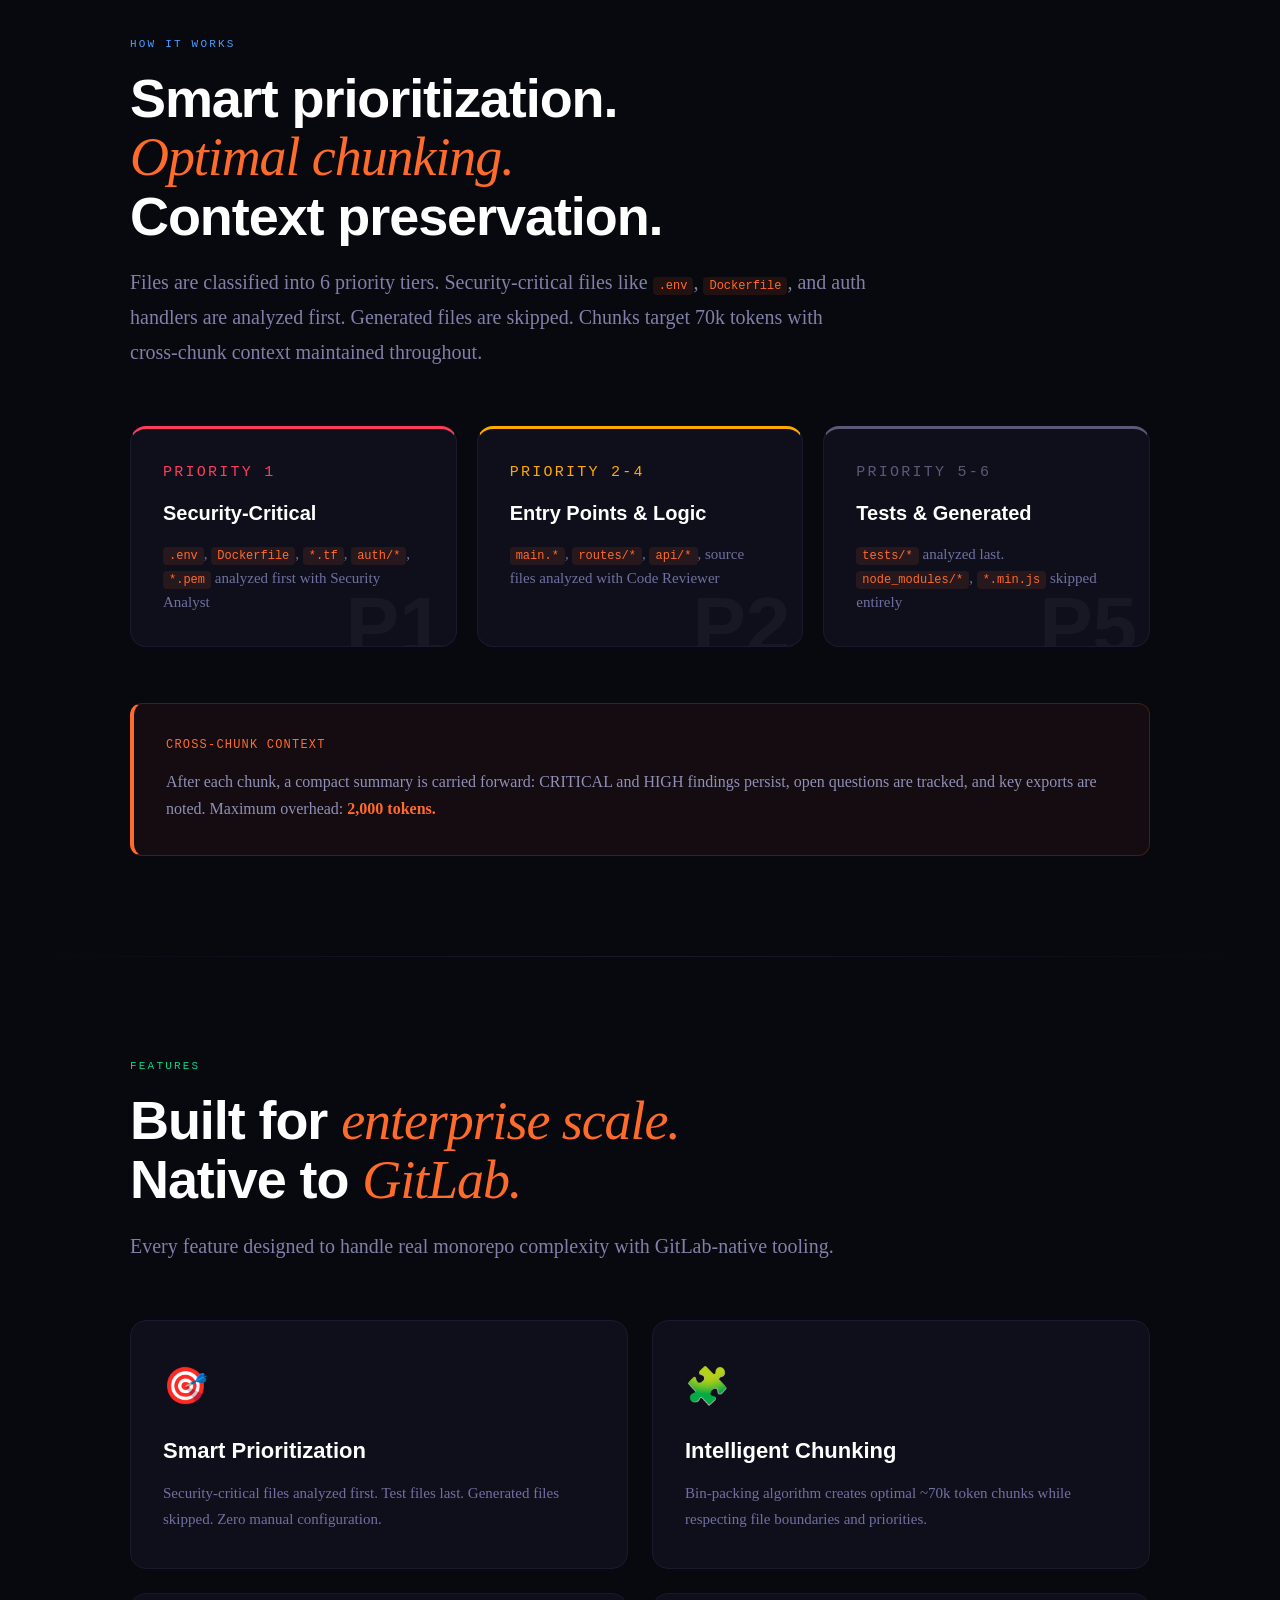
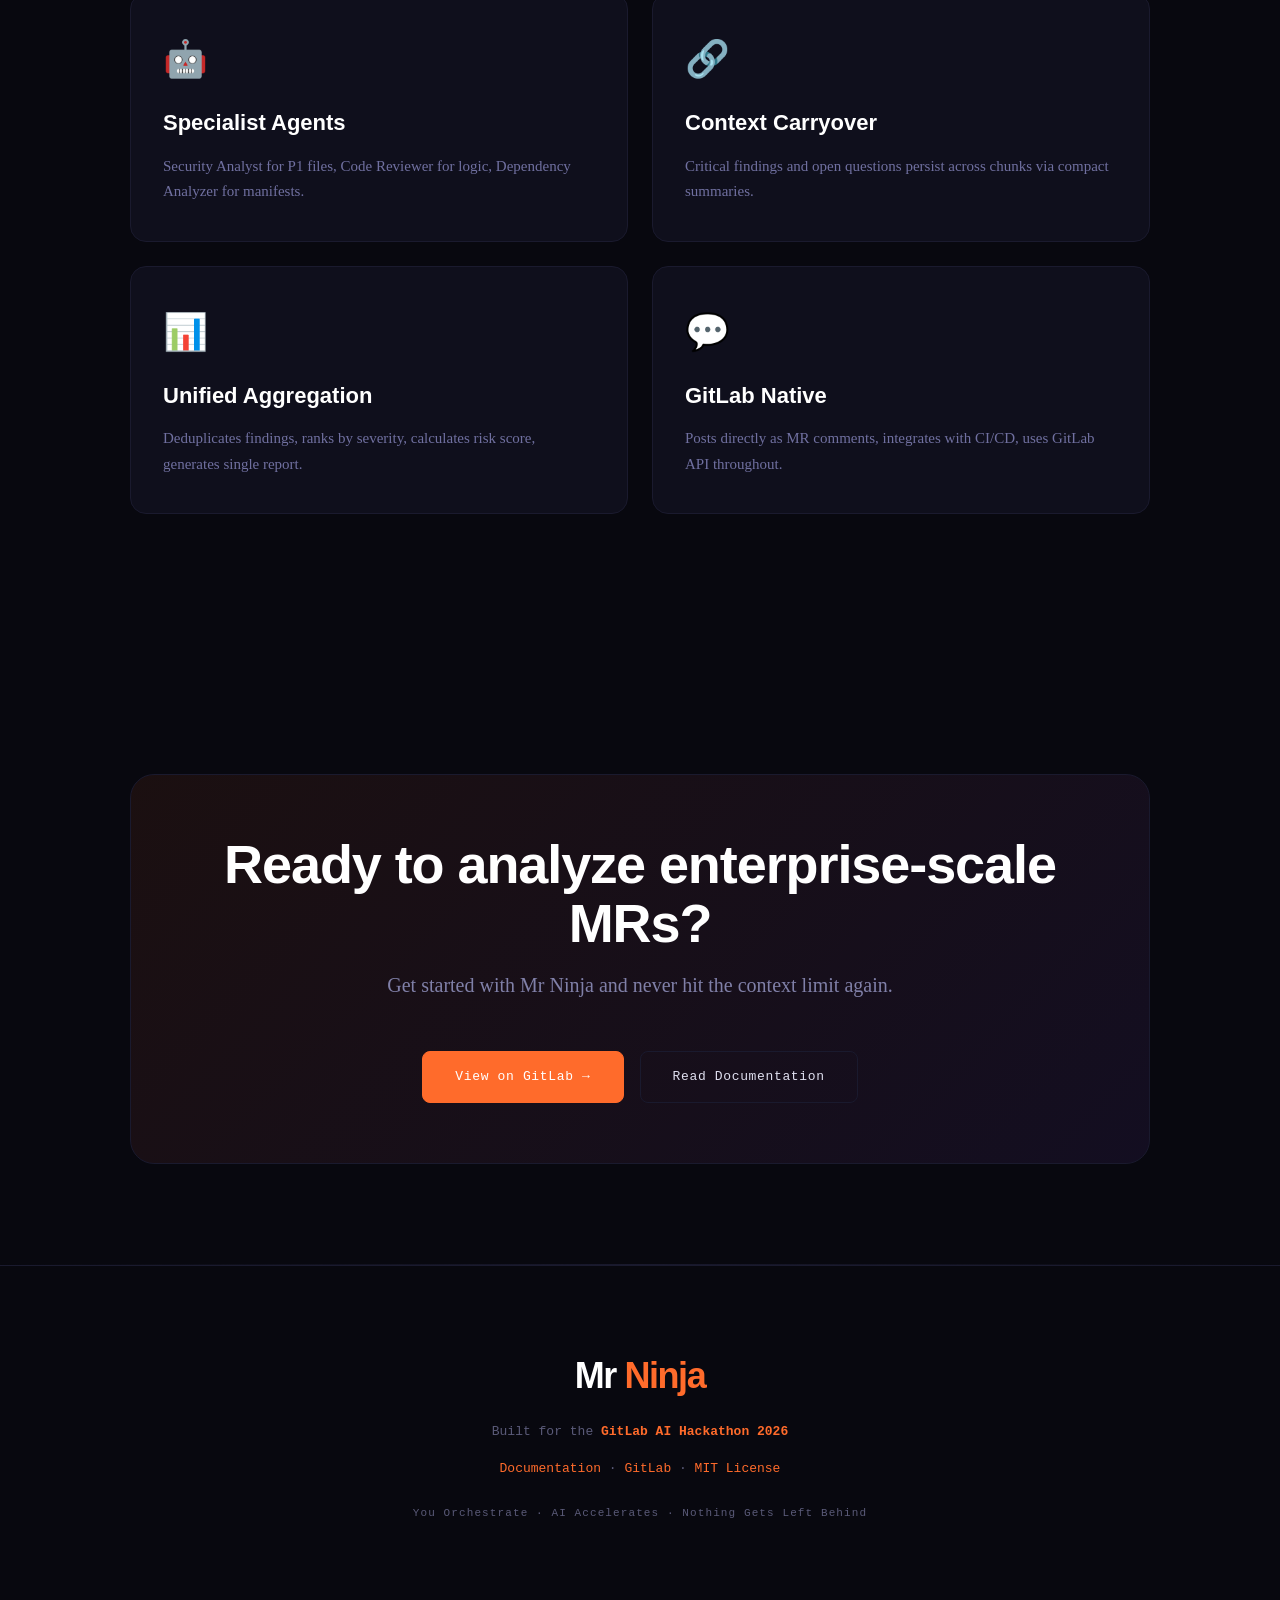
==== commit efc92ac5: "created the CI workflow for GitHub Actions, removed GitLab CI config, updated documentation,  and ad" ====
--- a/public/index.html
+++ b/public/index.html
@@ -1,430 +1,904 @@
 <!DOCTYPE html>
 <html lang="en">
 <head>
-    <meta charset="UTF-8">
-    <meta name="viewport" content="width=device-width, initial-scale=1.0">
-    <meta name="description" content="Mr Ninja - Large Context Orchestrator for GitLab Duo. Solving the 200k token context limit for enterprise merge request analysis.">
-    <title>Mr Ninja | Large Context Orchestrator for GitLab Duo</title>
-    <link rel="stylesheet" href="styles.css">
-    <link rel="preconnect" href="https://fonts.googleapis.com">
-    <link rel="preconnect" href="https://fonts.gstatic.com" crossorigin>
-    <link href="https://fonts.googleapis.com/css2?family=Inter:wght@400;500;600;700&family=JetBrains+Mono&display=swap" rel="stylesheet">
+<meta charset="UTF-8">
+<meta name="viewport" content="width=device-width, initial-scale=1.0">
+<title>Mr Ninja — Break the 200k Token Limit</title>
+<meta name="description" content="Large Context Orchestrator for GitLab Duo. Intelligently chunk and analyze enterprise MRs of any size.">
+<link rel="preconnect" href="https://fonts.googleapis.com">
+<link href="https://fonts.googleapis.com/css2?family=Syne:wght@700;800&family=Instrument+Serif:ital@0;1&family=DM+Mono:wght@400;500&display=swap" rel="stylesheet">
+<style>
+  :root {
+    --bg: #08080f;
+    --surface: #0e0e1a;
+    --border: #1a1a2e;
+    --card: #0f0f1c;
+    --orange: #ff6b2b;
+    --amber: #ffaa00;
+    --green: #00d88a;
+    --red: #ff3b5c;
+    --blue: #4a9eff;
+    --purple: #9b59ff;
+    --teal: #00c4b4;
+    --text: #e0e0f0;
+    --muted: #5a5a78;
+  }
+
+  * { margin: 0; padding: 0; box-sizing: border-box; }
+  html { scroll-behavior: smooth; }
+
+  body {
+    background: var(--bg);
+    color: var(--text);
+    font-family: 'Instrument Serif', Georgia, serif;
+    font-size: 18px;
+    line-height: 1.65;
+    overflow-x: hidden;
+  }
+
+  body::before {
+    content: '';
+    position: fixed; inset: 0;
+    background-image:
+      linear-gradient(rgba(255,107,43,0.025) 1px, transparent 1px),
+      linear-gradient(90deg, rgba(255,107,43,0.025) 1px, transparent 1px);
+    background-size: 80px 80px;
+    pointer-events: none; z-index: 0;
+  }
+
+  .z1 { position: relative; z-index: 1; }
+
+  /* ── NAV ── */
+  nav {
+    position: fixed; top: 0; left: 0; right: 0; z-index: 100;
+    padding: 16px 48px;
+    display: flex; align-items: center; justify-content: space-between;
+    background: rgba(8,8,15,0.85);
+    backdrop-filter: blur(12px);
+    border-bottom: 1px solid var(--border);
+  }
+
+  .nav-logo {
+    font-family: 'Syne', sans-serif;
+    font-weight: 800; font-size: 20px;
+    color: #fff; text-decoration: none;
+    letter-spacing: -0.02em;
+  }
+
+  .nav-logo span { color: var(--orange); }
+
+  .nav-links {
+    display: flex; gap: 32px; list-style: none;
+  }
+
+  .nav-links a {
+    font-family: 'DM Mono', monospace;
+    font-size: 12px; letter-spacing: 0.1em;
+    text-transform: uppercase;
+    color: var(--muted); text-decoration: none;
+    transition: color 0.2s;
+  }
+
+  .nav-links a:hover { color: var(--orange); }
+
+  @media (max-width: 768px) { 
+    nav { padding: 16px 24px; }
+    .nav-links { display: none; } 
+  }
+
+  /* ── HERO ── */
+  .hero {
+    min-height: 100vh;
+    display: flex; flex-direction: column;
+    justify-content: center; align-items: center;
+    text-align: center;
+    padding: 120px 40px 80px;
+    position: relative;
+  }
+
+  .hero-glow {
+    position: absolute;
+    top: 50%; left: 50%;
+    transform: translate(-50%, -50%);
+    width: 800px; height: 800px;
+    background: radial-gradient(ellipse, rgba(255,107,43,0.08) 0%, transparent 65%);
+    pointer-events: none;
+  }
+
+  .badge {
+    display: inline-flex; align-items: center; gap: 8px;
+    padding: 6px 16px;
+    background: rgba(255,107,43,0.1);
+    border: 1px solid rgba(255,107,43,0.3);
+    border-radius: 100px;
+    font-family: 'DM Mono', monospace;
+    font-size: 11px; letter-spacing: 0.15em; text-transform: uppercase;
+    color: var(--orange);
+    margin-bottom: 32px;
+    opacity: 0;
+    animation: fadeUp 0.8s ease forwards 0.1s;
+  }
+
+  .badge::before { content: '🥷'; font-size: 14px; }
+
+  h1 {
+    font-family: 'Syne', sans-serif;
+    font-size: clamp(48px, 10vw, 110px);
+    font-weight: 800; line-height: 0.95;
+    letter-spacing: -0.04em; color: #fff;
+    opacity: 0;
+    animation: fadeUp 0.8s ease forwards 0.3s;
+    margin-bottom: 24px;
+  }
+
+  h1 .accent { color: var(--orange); }
+
+  .hero-sub {
+    margin-top: 20px;
+    font-size: clamp(17px, 2vw, 22px);
+    font-style: italic; color: #7070a0;
+    max-width: 680px;
+    opacity: 0;
+    animation: fadeUp 0.8s ease forwards 0.5s;
+  }
+
+  .problem-pills {
+    margin-top: 40px;
+    display: flex; gap: 12px; flex-wrap: wrap; justify-content: center;
+    opacity: 0;
+    animation: fadeUp 0.8s ease forwards 0.7s;
+  }
+
+  .pill {
+    padding: 8px 18px;
+    border-radius: 8px;
+    font-family: 'DM Mono', monospace;
+    font-size: 12px; border: 1px solid;
+  }
+
+  .pill-1 { border-color: rgba(255,59,92,0.4); color: var(--red); background: rgba(255,59,92,0.06); }
+  .pill-2 { border-color: rgba(255,170,0,0.4); color: var(--amber); background: rgba(255,170,0,0.06); }
+  .pill-3 { border-color: rgba(0,216,138,0.4); color: var(--green); background: rgba(0,216,138,0.06); }
+
+  .hero-cta {
+    margin-top: 48px;
+    display: flex; gap: 16px; flex-wrap: wrap;
+    justify-content: center;
+    opacity: 0;
+    animation: fadeUp 0.8s ease forwards 0.9s;
+  }
+
+  .btn {
+    padding: 14px 32px;
+    border-radius: 8px;
+    font-family: 'DM Mono', monospace;
+    font-size: 13px; letter-spacing: 0.05em;
+    text-decoration: none;
+    transition: all 0.3s;
+    display: inline-flex;
+    align-items: center;
+    gap: 8px;
+  }
+
+  .btn-primary {
+    background: var(--orange);
+    color: #fff;
+    border: 1px solid var(--orange);
+  }
+
+  .btn-primary:hover {
+    background: var(--amber);
+    transform: translateY(-2px);
+    box-shadow: 0 8px 20px rgba(255,107,43,0.3);
+  }
+
+  .btn-secondary {
+    background: transparent;
+    color: var(--text);
+    border: 1px solid var(--border);
+  }
+
+  .btn-secondary:hover {
+    border-color: var(--orange);
+    color: var(--orange);
+  }
+
+  /* ── SECTIONS ── */
+  .section {
+    max-width: 1100px;
+    margin: 0 auto;
+    padding: 100px 40px;
+  }
+
+  .label {
+    font-family: 'DM Mono', monospace;
+    font-size: 11px; letter-spacing: 0.2em; text-transform: uppercase;
+    margin-bottom: 16px;
+  }
+
+  h2 {
+    font-family: 'Syne', sans-serif;
+    font-size: clamp(32px, 5vw, 54px);
+    font-weight: 800; line-height: 1.08;
+    letter-spacing: -0.02em; color: #fff;
+    margin-bottom: 20px;
+  }
+
+  h2 em { 
+    font-style: italic; 
+    font-family: 'Instrument Serif'; 
+    font-weight: 400;
+    color: var(--orange);
+  }
+
+  .lead {
+    font-size: clamp(17px, 2vw, 20px);
+    color: #8080a8; line-height: 1.75; max-width: 740px;
+  }
+
+  .divider {
+    width: 100%; height: 1px;
+    background: linear-gradient(to right, transparent, var(--border), transparent);
+  }
+
+  /* ── PROBLEM CARDS ── */
+  .problem-trinity {
+    display: grid;
+    grid-template-columns: repeat(3, 1fr);
+    gap: 20px;
+    margin-top: 60px;
+  }
+
+  @media (max-width: 900px) { .problem-trinity { grid-template-columns: 1fr; } }
+
+  .problem-card {
+    padding: 32px;
+    background: var(--card);
+    border: 1px solid var(--border);
+    border-radius: 16px;
+    border-top: 3px solid;
+    position: relative;
+    overflow: hidden;
+  }
+
+  .problem-card::after {
+    content: attr(data-num);
+    position: absolute; bottom: -20px; right: 12px;
+    font-family: 'Syne', sans-serif;
+    font-size: 80px; font-weight: 800;
+    opacity: 0.04; color: #fff; line-height: 1;
+    pointer-events: none;
+  }
+
+  .pc-1 { border-top-color: var(--red); }
+  .pc-2 { border-top-color: var(--amber); }
+  .pc-3 { border-top-color: var(--blue); }
+
+  .problem-num {
+    font-family: 'DM Mono', monospace; 
+    font-size: 11px; 
+    letter-spacing: 0.15em;
+    text-transform: uppercase; 
+    margin-bottom: 12px;
+  }
+
+  .pc-1 .problem-num { color: var(--red); }
+  .pc-2 .problem-num { color: var(--amber); }
+  .pc-3 .problem-num { color: var(--blue); }
+
+  .problem-card h3 {
+    font-family: 'Syne', sans-serif;
+    font-size: 20px; font-weight: 700;
+    color: #fff; margin-bottom: 12px;
+  }
+
+  .problem-card p { 
+    font-size: 15px; 
+    color: #7070a0; 
+    line-height: 1.6; 
+  }
+
+  /* ── FLOW DIAGRAM ── */
+  .flow {
+    display: flex;
+    align-items: stretch;
+    gap: 0;
+    margin-top: 40px;
+    flex-wrap: wrap;
+  }
+
+  .flow-step {
+    flex: 1; min-width: 180px;
+    display: flex; flex-direction: column;
+    align-items: center; gap: 0;
+  }
+
+  .flow-box {
+    width: 100%;
+    padding: 24px 18px;
+    background: var(--card);
+    border: 1px solid var(--border);
+    border-radius: 12px;
+    text-align: center;
+    position: relative;
+    transition: all 0.3s;
+  }
+
+  .flow-box:hover {
+    border-color: var(--orange);
+    transform: translateY(-4px);
+  }
+
+  .flow-icon { font-size: 32px; margin-bottom: 12px; }
+
+  .flow-title {
+    font-family: 'DM Mono', monospace; 
+    font-size: 11px;
+    letter-spacing: 0.1em; 
+    text-transform: uppercase;
+    color: var(--orange); 
+    margin-bottom: 8px;
+    font-weight: 500;
+  }
+
+  .flow-desc { 
+    font-size: 13px; 
+    color: #7070a0; 
+    line-height: 1.5; 
+  }
+
+  .flow-arrow {
+    display: flex; 
+    align-items: center; 
+    padding: 0 8px;
+    color: var(--orange); 
+    font-size: 24px;
+    flex-shrink: 0; 
+    align-self: center;
+  }
+
+  @media (max-width: 768px) {
+    .flow { flex-direction: column; }
+    .flow-arrow { 
+      transform: rotate(90deg); 
+      padding: 8px 0;
+    }
+  }
+
+  /* ── TERMINAL ── */
+  .terminal {
+    margin-top: 32px;
+    background: #060610;
+    border: 1px solid var(--border);
+    border-radius: 12px;
+    overflow: hidden;
+    font-family: 'DM Mono', monospace;
+    font-size: 13px;
+  }
+
+  .terminal-bar {
+    padding: 10px 16px;
+    background: #0d0d1e;
+    border-bottom: 1px solid var(--border);
+    display: flex; 
+    align-items: center; 
+    gap: 6px;
+  }
+
+  .t-dot { width: 10px; height: 10px; border-radius: 50%; }
+  .t-dot.r { background: #ff5f57; }
+  .t-dot.y { background: #febc2e; }
+  .t-dot.g { background: #28c840; }
+  .terminal-label { 
+    margin-left: 8px; 
+    color: var(--muted); 
+    font-size: 12px; 
+  }
+
+  .terminal-body { 
+    padding: 24px; 
+    line-height: 2; 
+  }
+
+  .t-cmd { color: var(--green); }
+  .t-comment { color: var(--muted); }
+  .t-ok { color: var(--green); }
+  .t-warn { color: var(--amber); }
+  .t-err { color: var(--red); }
+  .t-info { color: var(--blue); }
+  .t-path { color: #c8c8e8; }
+
+  /* ── STATS ── */
+  .stats-grid {
+    display: grid;
+    grid-template-columns: repeat(4, 1fr);
+    gap: 20px;
+    margin-top: 48px;
+  }
+
+  @media (max-width: 900px) { 
+    .stats-grid { grid-template-columns: repeat(2, 1fr); } 
+  }
+
+  @media (max-width: 480px) { 
+    .stats-grid { grid-template-columns: 1fr; } 
+  }
+
+  .stat-card {
+    padding: 32px 24px;
+    background: var(--card);
+    border: 1px solid var(--border);
+    border-radius: 12px;
+    text-align: center;
+    transition: all 0.3s;
+  }
+
+  .stat-card:hover {
+    border-color: var(--orange);
+    transform: translateY(-4px);
+  }
+
+  .stat-num {
+    font-family: 'Syne', sans-serif;
+    font-size: 48px;
+    font-weight: 800;
+    line-height: 1;
+    color: var(--orange);
+    margin-bottom: 12px;
+  }
+
+  .stat-label {
+    font-family: 'DM Mono', monospace;
+    font-size: 11px;
+    letter-spacing: 0.1em;
+    text-transform: uppercase;
+    color: var(--muted);
+    line-height: 1.5;
+  }
+
+  /* ── FEATURES ── */
+  .features-grid {
+    display: grid;
+    grid-template-columns: repeat(2, 1fr);
+    gap: 24px;
+    margin-top: 56px;
+  }
+
+  @media (max-width: 768px) { 
+    .features-grid { grid-template-columns: 1fr; } 
+  }
+
+  .feature-card {
+    padding: 36px 32px;
+    background: var(--card);
+    border: 1px solid var(--border);
+    border-radius: 16px;
+    transition: all 0.3s;
+    position: relative;
+    overflow: hidden;
+  }
+
+  .feature-card::before {
+    content: '';
+    position: absolute;
+    top: 0;
+    left: 0;
+    right: 0;
+    height: 3px;
+    background: linear-gradient(90deg, var(--orange), var(--amber));
+    opacity: 0;
+    transition: opacity 0.3s;
+  }
+
+  .feature-card:hover::before {
+    opacity: 1;
+  }
+
+  .feature-card:hover {
+    border-color: var(--orange);
+    transform: translateY(-4px);
+  }
+
+  .feature-icon {
+    font-size: 36px;
+    margin-bottom: 16px;
+  }
+
+  .feature-card h3 {
+    font-family: 'Syne', sans-serif;
+    font-size: 22px;
+    font-weight: 700;
+    color: #fff;
+    margin-bottom: 12px;
+  }
+
+  .feature-card p {
+    font-size: 15px;
+    color: #7070a0;
+    line-height: 1.7;
+  }
+
+  .inline-code {
+    font-family: 'DM Mono', monospace;
+    font-size: 12px;
+    background: rgba(255,107,43,0.1);
+    padding: 2px 6px;
+    border-radius: 4px;
+    color: var(--orange);
+  }
+
+  /* ── CTA SECTION ── */
+  .cta-section {
+    background: linear-gradient(135deg, rgba(255,107,43,0.08) 0%, rgba(155,89,255,0.08) 100%);
+    border: 1px solid var(--border);
+    border-radius: 24px;
+    padding: 60px 40px;
+    text-align: center;
+    margin-top: 60px;
+  }
+
+  .cta-section h2 {
+    margin-bottom: 16px;
+  }
+
+  .cta-section .lead {
+    margin: 0 auto 32px;
+  }
+
+  /* ── FOOTER ── */
+  footer {
+    text-align: center;
+    padding: 80px 40px;
+    border-top: 1px solid var(--border);
+    font-family: 'DM Mono', monospace;
+    font-size: 13px;
+    color: var(--muted);
+  }
+
+  footer .logo {
+    font-family: 'Syne', sans-serif;
+    font-size: 36px;
+    font-weight: 800;
+    color: #fff;
+    letter-spacing: -0.04em;
+    margin-bottom: 16px;
+  }
+
+  footer .logo span { color: var(--orange); }
+
+  footer a {
+    color: var(--orange);
+    text-decoration: none;
+  }
+
+  footer a:hover {
+    text-decoration: underline;
+  }
+
+  /* ── ANIMATIONS ── */
+  @keyframes fadeUp {
+    from { opacity: 0; transform: translateY(20px); }
+    to   { opacity: 1; transform: translateY(0); }
+  }
+
+  .reveal {
+    opacity: 0;
+    transform: translateY(24px);
+    transition: opacity 0.7s ease, transform 0.7s ease;
+  }
+
+  .reveal.visible {
+    opacity: 1;
+    transform: translateY(0);
+  }
+
+  .reveal-delay-1 { transition-delay: 0.1s; }
+  .reveal-delay-2 { transition-delay: 0.2s; }
+  .reveal-delay-3 { transition-delay: 0.3s; }
+</style>
 </head>
 <body>
-    <!-- Navigation -->
-    <nav class="navbar">
-        <div class="container">
-            <div class="nav-brand">
-                <span class="ninja-icon">🥷</span>
-                <span class="brand-text">Mr Ninja</span>
-            </div>
-            <div class="nav-links">
-                <a href="#features">Features</a>
-                <a href="#how-it-works">How It Works</a>
-                <a href="#demo">Demo</a>
-                <a href="docs.html">Docs</a>
-                <a href="https://gitlab.com/your-group/mr-ninja" class="btn-secondary" target="_blank" rel="noopener noreferrer">
-                    <svg width="16" height="16" viewBox="0 0 16 16" fill="currentColor">
-                        <path d="M8 0l1.6 4.9h5.2l-4.2 3-1.6 4.9-1.6-4.9-4.2-3h5.2z"/>
-                    </svg>
-                    GitLab
-                </a>
-                <a href="#quickstart" class="btn-primary">Get Started</a>
-            </div>
-        </div>
-    </nav>
-
-    <!-- Hero Section -->
-    <section class="hero">
-        <div class="container">
-            <div class="hero-content">
-                <div class="badge">GitLab AI Hackathon 2026</div>
-                <h1 class="hero-title">
-                    Break the <span class="highlight">200k Token Limit</span>
-                </h1>
-                <p class="hero-subtitle">
-                    Intelligent MR analysis for enterprise monorepos. Mr Ninja chunks, processes, and aggregates 
-                    merge requests of any size through GitLab Duo's specialist agents.
-                </p>
-                <div class="hero-buttons">
-                    <a href="#quickstart" class="btn-primary btn-large">Quick Start →</a>
-                    <a href="#demo" class="btn-secondary btn-large">
-                        <svg width="20" height="20" viewBox="0 0 20 20" fill="currentColor">
-                            <path d="M6.3 2.8l10 7.2-10 7.2V2.8z"/>
-                        </svg>
-                        Watch Demo
-                    </a>
-                </div>
-                <div class="hero-stats">
-                    <div class="stat">
-                        <div class="stat-value">500k+</div>
-                        <div class="stat-label">Tokens Handled</div>
-                    </div>
-                    <div class="stat">
-                        <div class="stat-value">~70k</div>
-                        <div class="stat-label">Per Chunk</div>
-                    </div>
-                    <div class="stat">
-                        <div class="stat-value">6</div>
-                        <div class="stat-label">Priority Tiers</div>
-                    </div>
-                    <div class="stat">
-                        <div class="stat-value">3</div>
-                        <div class="stat-label">Specialist Agents</div>
-                    </div>
-                </div>
-            </div>
-            <div class="hero-visual">
-                <div class="code-window">
-                    <div class="window-header">
-                        <span class="dot dot-red"></span>
-                        <span class="dot dot-yellow"></span>
-                        <span class="dot dot-green"></span>
-                        <span class="window-title">mr_analysis.log</span>
-                    </div>
-                    <div class="window-content">
-                        <div class="log-line"><span class="log-info">INFO</span> Analyzing MR #42: monorepo-refactor</div>
-                        <div class="log-line"><span class="log-info">INFO</span> Estimated tokens: 847,392</div>
-                        <div class="log-line"><span class="log-warn">WARN</span> Exceeds context limit → activating chunking</div>
-                        <div class="log-line"><span class="log-info">INFO</span> Classified 512 files into 6 priority tiers</div>
-                        <div class="log-line"><span class="log-info">INFO</span> Created 12 chunks (avg: 70,616 tokens)</div>
-                        <div class="log-line"><span class="log-success">SUCCESS</span> Chunk 1/12: Security scan complete</div>
-                        <div class="log-line"><span class="log-success">SUCCESS</span> Chunk 2/12: Code review complete</div>
-                        <div class="log-line"><span class="log-success">SUCCESS</span> Chunk 3/12: Dependency check complete</div>
-                        <div class="log-line log-typing"><span class="log-info">INFO</span> Processing chunk 4/12...<span class="cursor">_</span></div>
-                    </div>
-                </div>
-            </div>
-        </div>
-    </section>
-
-    <!-- Problem Statement -->
-    <section class="section problem-section">
-        <div class="container">
-            <div class="section-header">
-                <h2>The Problem</h2>
-                <p>GitLab Duo Agent Platform caps context at ~200,000 tokens per call</p>
-            </div>
-            <div class="problem-grid">
-                <div class="problem-card">
-                    <div class="problem-icon">⚠️</div>
-                    <h3>Truncated Reviews</h3>
-                    <p>Large MRs get cut off mid-analysis, missing critical vulnerabilities in later files</p>
-                </div>
-                <div class="problem-card">
-                    <div class="problem-icon">🔓</div>
-                    <h3>Incomplete Scans</h3>
-                    <p>Security checks skip files when context limit is hit, creating compliance gaps</p>
-                </div>
-                <div class="problem-card">
-                    <div class="problem-icon">😤</div>
-                    <h3>Developer Frustration</h3>
-                    <p>Teams can't get automated analysis for their monorepo MRs with 500+ changed files</p>
-                </div>
-                <div class="problem-card">
-                    <div class="problem-icon">📊</div>
-                    <h3>Enterprise Scale</h3>
-                    <p>A single monorepo MR can generate 500k-1M tokens of diff content</p>
-                </div>
-            </div>
-        </div>
-    </section>
-
-    <!-- Solution -->
-    <section class="section solution-section" id="features">
-        <div class="container">
-            <div class="section-header">
-                <h2>The Solution</h2>
-                <p>Intelligent chunking, specialist processing, and unified aggregation</p>
-            </div>
-            <div class="features-grid">
-                <div class="feature-card">
-                    <div class="feature-icon">🎯</div>
-                    <h3>Smart Prioritization</h3>
-                    <p>Files are classified into 6 priority tiers (P1-P6). Security-critical files like <code>.env</code>, <code>Dockerfile</code>, and auth handlers are analyzed first.</p>
-                </div>
-                <div class="feature-card">
-                    <div class="feature-icon">🧩</div>
-                    <h3>Intelligent Chunking</h3>
-                    <p>Bin-packing algorithm creates optimally-sized chunks (~70k tokens each) while respecting file boundaries and priorities.</p>
-                </div>
-                <div class="feature-card">
-                    <div class="feature-icon">🤖</div>
-                    <h3>Specialist Agents</h3>
-                    <p>Each chunk is routed to the right agent: Security Analyst for P1 files, Code Reviewer for logic, Dependency Analyzer for manifests.</p>
-                </div>
-                <div class="feature-card">
-                    <div class="feature-icon">🔗</div>
-                    <h3>Context Carryover</h3>
-                    <p>Critical findings and open questions persist across chunks via compact summaries, ensuring continuity.</p>
-                </div>
-                <div class="feature-card">
-                    <div class="feature-icon">📊</div>
-                    <h3>Unified Aggregation</h3>
-                    <p>Findings are deduplicated, ranked by severity, and synthesized into a single report with risk scoring.</p>
-                </div>
-                <div class="feature-card">
-                    <div class="feature-icon">💬</div>
-                    <h3>GitLab Native</h3>
-                    <p>Posts analysis directly as MR comments, integrates with CI/CD, and uses the GitLab API throughout.</p>
-                </div>
-            </div>
-        </div>
-    </section>
-
-    <!-- How It Works -->
-    <section class="section how-it-works-section" id="how-it-works">
-        <div class="container">
-            <div class="section-header">
-                <h2>How It Works</h2>
-                <p>Five-stage pipeline from detection to reporting</p>
-            </div>
-            <div class="pipeline">
-                <div class="pipeline-step">
-                    <div class="step-number">1</div>
-                    <div class="step-content">
-                        <h3>Detect</h3>
-                        <p>Estimate token footprint using <code>len(text) / 4</code> heuristic. If >150k tokens, activate chunking.</p>
-                    </div>
-                </div>
-                <div class="pipeline-arrow">→</div>
-                <div class="pipeline-step">
-                    <div class="step-number">2</div>
-                    <div class="step-content">
-                        <h3>Plan</h3>
-                        <p>Classify files by priority (security-critical first, tests last). Bin-pack into ~70k-token chunks.</p>
-                    </div>
-                </div>
-                <div class="pipeline-arrow">→</div>
-                <div class="pipeline-step">
-                    <div class="step-number">3</div>
-                    <div class="step-content">
-                        <h3>Process</h3>
-                        <p>Run each chunk through specialist agents: Security Analyst, Code Reviewer, Dependency Analyzer.</p>
-                    </div>
-                </div>
-                <div class="pipeline-arrow">→</div>
-                <div class="pipeline-step">
-                    <div class="step-number">4</div>
-                    <div class="step-content">
-                        <h3>Carry Context</h3>
-                        <p>Generate compact cross-chunk summaries. Critical/High findings and open questions persist.</p>
-                    </div>
-                </div>
-                <div class="pipeline-arrow">→</div>
-                <div class="pipeline-step">
-                    <div class="step-number">5</div>
-                    <div class="step-content">
-                        <h3>Aggregate</h3>
-                        <p>Deduplicate findings, rank by severity, calculate risk score, generate unified Markdown report.</p>
-                    </div>
-                </div>
-            </div>
-        </div>
-    </section>
-
-    <!-- Demo Section -->
-    <section class="section demo-section" id="demo">
-        <div class="container">
-            <div class="section-header">
-                <h2>See It In Action</h2>
-                <p>Run a simulated 512-file MR analysis with no GitLab account required</p>
-            </div>
-            <div class="demo-container">
-                <div class="demo-tabs">
-                    <button class="tab active" data-tab="demo">Demo Mode</button>
-                    <button class="tab" data-tab="real">Real MR</button>
-                    <button class="tab" data-tab="api">API</button>
-                </div>
-                <div class="demo-content">
-                    <div class="demo-pane active" id="demo-pane">
-                        <pre><code class="language-bash"># Install dependencies
-pip install -r requirements.txt
-
-# Run demo simulation (512 files)
-python -m demo.simulate_large_mr
-
-# Custom file count
-python -m demo.simulate_large_mr --files 1000
-
-# Save report to file
-python -m demo.simulate_large_mr --files 512 --output report.md</code></pre>
-                        <div class="demo-output">
-                            <div class="output-header">Expected Output</div>
-                            <div class="output-content">Analyzing synthetic MR: 512 files, ~847k tokens
-Chunking: 12 chunks created
-Processing chunk 1/12... ✓ (8 CRITICAL findings)
-Processing chunk 2/12... ✓ (15 HIGH findings)
-...
-Report generated: 45 total findings, Risk Level: CRITICAL</div>
-                        </div>
-                    </div>
-                    <div class="demo-pane" id="real-pane">
-                        <pre><code class="language-python">from agents.orchestrator import Orchestrator
-
-orchestrator = Orchestrator(
-    gitlab_url='https://gitlab.com',
-    gitlab_token='glpat-xxxxxxxxxxxxxxxxxxxx',
-    post_comments=True,
-)
-
-report = orchestrator.analyze_mr('your-group/your-project', 42)
-print(f'Found {len(report.findings)} issues')</code></pre>
-                    </div>
-                    <div class="demo-pane" id="api-pane">
-                        <pre><code class="language-bash"># Start FastAPI server
-uvicorn app:app --host 0.0.0.0 --port 8000
-
-# Analyze an MR
-curl -X POST http://localhost:8000/analyze \
-  -H "Content-Type: application/json" \
-  -d '{
-    "mr_url": "https://gitlab.com/group/project/-/merge_requests/42",
-    "gitlab_token": "glpat-xxxxxxxxxxxxxxxxxxxx"
-  }'
-
-# Run demo (no token needed)
-curl -X POST http://localhost:8000/demo</code></pre>
-                    </div>
-                </div>
-            </div>
-        </div>
-    </section>
-
-    <!-- Quick Start -->
-    <section class="section quickstart-section" id="quickstart">
-        <div class="container">
-            <div class="section-header">
-                <h2>Quick Start</h2>
-                <p>Get Mr Ninja running in under 2 minutes</p>
-            </div>
-            <div class="quickstart-grid">
-                <div class="quickstart-step">
-                    <div class="step-num">1</div>
-                    <h3>Clone the Repo</h3>
-                    <pre><code>git clone https://gitlab.com/your-group/mr-ninja.git
-cd mr-ninja</code></pre>
-                </div>
-                <div class="quickstart-step">
-                    <div class="step-num">2</div>
-                    <h3>Install Dependencies</h3>
-                    <pre><code>pip install -r requirements.txt</code></pre>
-                </div>
-                <div class="quickstart-step">
-                    <div class="step-num">3</div>
-                    <h3>Run the Demo</h3>
-                    <pre><code>python -m demo.simulate_large_mr</code></pre>
-                </div>
-            </div>
-            <div class="quickstart-docker">
-                <h3>Or use Docker</h3>
-                <pre><code>docker build -t mr-ninja .
-docker run -p 8000:8000 -e GITLAB_TOKEN=glpat-xxx mr-ninja</code></pre>
-            </div>
-        </div>
-    </section>
-
-    <!-- Architecture -->
-    <section class="section architecture-section">
-        <div class="container">
-            <div class="section-header">
-                <h2>Architecture</h2>
-                <p>Robust orchestration with specialist agent processing</p>
-            </div>
-            <div class="architecture-diagram">
-                <pre class="ascii-art">
-    500+ file MR (~800k tokens)
-             |
-             v
-       +--------------+
-       |   Mr Ninja   |
-       | Orchestrator |
-       +------+-------+
-              |
-        +-----+-----+
-        |     |     |
-        v     v     v
-     Chunk  Chunk  Chunk    <-- Each ~70k tokens
-      1      2      3
-      |      |      |
-      v      v      v
-     Agent  Agent  Agent    <-- Security, Code Review, Dependency
-      |      |      |
-      +------+------+
-             |
-        +----v----+
-        |Aggregate|
-        | & Post  |
-        +---------+
-             |
-             v
-       Unified MR Report
-                </pre>
-            </div>
-            <div class="tech-stack">
-                <h3>Tech Stack</h3>
-                <div class="tech-grid">
-                    <div class="tech-item">
-                        <strong>Language:</strong> Python 3.11+
-                    </div>
-                    <div class="tech-item">
-                        <strong>API:</strong> FastAPI
-                    </div>
-                    <div class="tech-item">
-                        <strong>Models:</strong> Pydantic v2
-                    </div>
-                    <div class="tech-item">
-                        <strong>CI/CD:</strong> GitLab CI
-                    </div>
-                    <div class="tech-item">
-                        <strong>Container:</strong> Docker
-                    </div>
-                    <div class="tech-item">
-                        <strong>Testing:</strong> pytest
-                    </div>
-                </div>
-            </div>
-        </div>
-    </section>
-
-    <!-- CTA -->
-    <section class="section cta-section">
-        <div class="container">
-            <div class="cta-content">
-                <h2>Ready to Analyze Enterprise-Scale MRs?</h2>
-                <p>Get started with Mr Ninja today and never hit the context limit again</p>
-                <div class="cta-buttons">
-                    <a href="https://gitlab.com/your-group/mr-ninja" class="btn-primary btn-large" target="_blank" rel="noopener noreferrer">
-                        View on GitLab →
-                    </a>
-                    <a href="docs.html" class="btn-secondary btn-large">Read Documentation</a>
-                </div>
-            </div>
-        </div>
-    </section>
-
-    <!-- Footer -->
-    <footer class="footer">
-        <div class="container">
-            <div class="footer-content">
-                <div class="footer-brand">
-                    <span class="ninja-icon">🥷</span>
-                    <span class="brand-text">Mr Ninja</span>
-                </div>
-                <div class="footer-links">
-                    <a href="docs.html">Documentation</a>
-                    <a href="#features">Features</a>
-                    <a href="https://gitlab.com/your-group/mr-ninja/-/issues" target="_blank" rel="noopener noreferrer">Issues</a>
-                    <a href="https://gitlab.com/your-group/mr-ninja/-/blob/main/LICENSE" target="_blank" rel="noopener noreferrer">License</a>
-                </div>
-                <div class="footer-info">
-                    <p>Built for the GitLab AI Hackathon 2026</p>
-                    <p>MIT License | Made with ❤️ for the GitLab community</p>
-                </div>
-            </div>
-        </div>
-    </footer>
-
-    <script src="script.js"></script>
+
+<!-- NAV -->
+<nav class="z1">
+  <a class="nav-logo" href="#top">Mr <span>Ninja</span></a>
+  <ul class="nav-links">
+    <li><a href="#problem">Problem</a></li>
+    <li><a href="#solution">Solution</a></li>
+    <li><a href="#how-it-works">How It Works</a></li>
+    <li><a href="#features">Features</a></li>
+    <li><a href="docs.html">Docs</a></li>
+  </ul>
+</nav>
+
+<div class="z1">
+
+<!-- HERO -->
+<div class="hero" id="top">
+  <div class="hero-glow"></div>
+  <div class="badge">GitLab AI Hackathon 2026</div>
+  <h1>Break the <span class="accent">200k</span><br>Token Limit</h1>
+  <p class="hero-sub">
+    Intelligent MR analysis for enterprise monorepos. Mr Ninja chunks, processes, and 
+    aggregates merge requests of any size through GitLab Duo's specialist agents.
+  </p>
+
+  <div class="problem-pills">
+    <span class="pill pill-1">🔴 Truncated MR reviews</span>
+    <span class="pill pill-2">🟡 Incomplete security scans</span>
+    <span class="pill pill-3">🔵 Compliance gaps</span>
+  </div>
+
+  <div class="hero-cta">
+    <a href="#solution" class="btn btn-primary">See How It Works →</a>
+    <a href="https://gitlab.com/your-group/mr-ninja" class="btn btn-secondary" target="_blank" rel="noopener noreferrer">
+      <svg width="16" height="16" viewBox="0 0 16 16" fill="currentColor">
+        <path d="M8 0l1.6 4.9h5.2l-4.2 3-1.6 4.9-1.6-4.9-4.2-3h5.2z"/>
+      </svg>
+      View on GitLab
+    </a>
+  </div>
+</div>
+
+<!-- THE PROBLEM -->
+<div id="problem">
+<div class="divider"></div>
+
+<section class="section">
+  <div class="label reveal" style="color: var(--red);">The Problem</div>
+  <h2 class="reveal">GitLab Duo caps at <em>~200,000 tokens.</em><br>Enterprise MRs are <em>5-10× that.</em></h2>
+  <p class="lead reveal">
+    For real enterprise monorepos with hundreds of changed files and massive diffs, 
+    the context limit means truncated reviews, missed vulnerabilities, and compliance gaps. 
+    A single MR can easily generate <strong style="color: var(--orange);">500,000-1,000,000 tokens</strong> of diff content.
+  </p>
+
+  <div class="problem-trinity">
+    <div class="problem-card pc-1 reveal reveal-delay-1" data-num="1">
+      <p class="problem-num">Problem 01</p>
+      <h3>Truncated Reviews</h3>
+      <p>Large MRs get cut off mid-analysis. Security-critical files in the tail never get scanned. Vulnerabilities slip through.</p>
+    </div>
+    <div class="problem-card pc-2 reveal reveal-delay-2" data-num="2">
+      <p class="problem-num">Problem 02</p>
+      <h3>Incomplete Scans</h3>
+      <p>When context limits hit, security checks skip files. Compliance requirements fail. Automated analysis becomes unreliable.</p>
+    </div>
+    <div class="problem-card pc-3 reveal reveal-delay-3" data-num="3">
+      <p class="problem-num">Problem 03</p>
+      <h3>Developer Frustration</h3>
+      <p>Teams can't get automated analysis for monorepo MRs with 500+ files. Manual review is the only option.</p>
+    </div>
+  </div>
+
+  <div class="stats-grid reveal" style="margin-top: 64px;">
+    <div class="stat-card">
+      <div class="stat-num">800k+</div>
+      <div class="stat-label">Tokens in<br>typical MR</div>
+    </div>
+    <div class="stat-card">
+      <div class="stat-num">200k</div>
+      <div class="stat-label">GitLab Duo<br>context limit</div>
+    </div>
+    <div class="stat-card">
+      <div class="stat-num">75%</div>
+      <div class="stat-label">Files never<br>analyzed</div>
+    </div>
+    <div class="stat-card">
+      <div class="stat-num">512</div>
+      <div class="stat-label">Files in demo<br>monorepo MR</div>
+    </div>
+  </div>
+</section>
+
+<!-- THE SOLUTION -->
+<div class="divider"></div>
+
+<section class="section" id="solution">
+  <div class="label reveal" style="color: var(--orange);">The Solution</div>
+  <h2 class="reveal">Intelligent chunking.<br><em>Specialist processing.</em><br>Unified aggregation.</h2>
+  <p class="lead reveal">
+    Mr Ninja breaks oversized MRs into optimally-sized chunks, routes each to the right specialist agent 
+    (Security Analyst, Code Reviewer, Dependency Analyzer), maintains context across chunks, and 
+    synthesizes a unified analysis report.
+  </p>
+
+  <div class="flow reveal" style="margin-top: 56px;">
+    <div class="flow-step">
+      <div class="flow-box">
+        <div class="flow-icon">🔍</div>
+        <div class="flow-title">1. Detect</div>
+        <div class="flow-desc">Estimate token footprint. If >150k, activate chunking</div>
+      </div>
+    </div>
+    <div class="flow-arrow">→</div>
+    <div class="flow-step">
+      <div class="flow-box">
+        <div class="flow-icon">📋</div>
+        <div class="flow-title">2. Plan</div>
+        <div class="flow-desc">Classify files by priority, bin-pack into ~70k chunks</div>
+      </div>
+    </div>
+    <div class="flow-arrow">→</div>
+    <div class="flow-step">
+      <div class="flow-box">
+        <div class="flow-icon">🤖</div>
+        <div class="flow-title">3. Process</div>
+        <div class="flow-desc">Route to specialist agents based on file type</div>
+      </div>
+    </div>
+    <div class="flow-arrow">→</div>
+    <div class="flow-step">
+      <div class="flow-box">
+        <div class="flow-icon">🔗</div>
+        <div class="flow-title">4. Context</div>
+        <div class="flow-desc">Carry critical findings across chunks</div>
+      </div>
+    </div>
+    <div class="flow-arrow">→</div>
+    <div class="flow-step">
+      <div class="flow-box">
+        <div class="flow-icon">📊</div>
+        <div class="flow-title">5. Aggregate</div>
+        <div class="flow-desc">Deduplicate, rank, generate unified report</div>
+      </div>
+    </div>
+  </div>
+
+  <div class="terminal reveal">
+    <div class="terminal-bar">
+      <div class="t-dot r"></div><div class="t-dot y"></div><div class="t-dot g"></div>
+      <span class="terminal-label">mr_analysis.log</span>
+    </div>
+    <div class="terminal-body">
+<span class="t-info">INFO</span>  Analyzing MR #42: monorepo-refactor
+<span class="t-info">INFO</span>  Estimated tokens: <span class="t-err">847,392</span>
+<span class="t-warn">WARN</span>  Exceeds context limit → activating chunking
+<span class="t-info">INFO</span>  Classified 512 files into 6 priority tiers
+<span class="t-info">INFO</span>  Created 12 chunks (avg: 70,616 tokens)
+
+<span class="t-ok">✓</span> Chunk 1/12: Security scan complete (8 CRITICAL)
+<span class="t-ok">✓</span> Chunk 2/12: Code review complete (15 HIGH)
+<span class="t-ok">✓</span> Chunk 3/12: Dependency check complete
+
+<span class="t-comment"># Cross-chunk context maintained...</span>
+<span class="t-ok">✓</span> Chunk 12/12: Final aggregation
+
+<span class="t-info">INFO</span>  <span class="t-path">Report posted to MR #42</span>
+<span class="t-ok">✓</span> Analysis complete: <span class="t-err">45 findings</span>, Risk: <span class="t-err">CRITICAL</span>
+    </div>
+  </div>
+</section>
+
+<!-- HOW IT WORKS -->
+<div class="divider"></div>
+
+<section class="section" id="how-it-works">
+  <div class="label reveal" style="color: var(--blue);">How It Works</div>
+  <h2 class="reveal">Smart prioritization.<br><em>Optimal chunking.</em><br>Context preservation.</h2>
+  <p class="lead reveal">
+    Files are classified into 6 priority tiers. Security-critical files like <span class="inline-code">.env</span>, 
+    <span class="inline-code">Dockerfile</span>, and auth handlers are analyzed first. Generated files are skipped. 
+    Chunks target 70k tokens with cross-chunk context maintained throughout.
+  </p>
+
+  <div class="problem-trinity reveal" style="margin-top: 56px;">
+    <div class="problem-card" style="border-top-color: var(--red);" data-num="P1">
+      <p class="problem-num" style="color: var(--red);">Priority 1</p>
+      <h3>Security-Critical</h3>
+      <p><span class="inline-code">.env</span>, <span class="inline-code">Dockerfile</span>, <span class="inline-code">*.tf</span>, <span class="inline-code">auth/*</span>, <span class="inline-code">*.pem</span> analyzed first with Security Analyst</p>
+    </div>
+    <div class="problem-card" style="border-top-color: var(--amber);" data-num="P2">
+      <p class="problem-num" style="color: var(--amber);">Priority 2-4</p>
+      <h3>Entry Points & Logic</h3>
+      <p><span class="inline-code">main.*</span>, <span class="inline-code">routes/*</span>, <span class="inline-code">api/*</span>, source files analyzed with Code Reviewer</p>
+    </div>
+    <div class="problem-card" style="border-top-color: var(--muted);" data-num="P5">
+      <p class="problem-num" style="color: var(--muted);">Priority 5-6</p>
+      <h3>Tests & Generated</h3>
+      <p><span class="inline-code">tests/*</span> analyzed last. <span class="inline-code">node_modules/*</span>, <span class="inline-code">*.min.js</span> skipped entirely</p>
+    </div>
+  </div>
+
+  <div style="margin-top: 56px; padding: 32px; background: rgba(255,107,43,0.05); border: 1px solid rgba(255,107,43,0.2); border-left: 4px solid var(--orange); border-radius: 12px;" class="reveal">
+    <p style="font-family: 'DM Mono', monospace; font-size: 12px; color: var(--orange); letter-spacing: 0.1em; text-transform: uppercase; margin-bottom: 12px;">CROSS-CHUNK CONTEXT</p>
+    <p style="font-size: 16px; color: #9090b8; line-height: 1.7;">
+      After each chunk, a compact summary is carried forward: CRITICAL and HIGH findings persist, 
+      open questions are tracked, and key exports are noted. Maximum overhead: <strong style="color: var(--orange);">2,000 tokens.</strong>
+    </p>
+  </div>
+</section>
+
+<!-- FEATURES -->
+<div class="divider"></div>
+
+<section class="section" id="features">
+  <div class="label reveal" style="color: var(--green);">Features</div>
+  <h2 class="reveal">Built for <em>enterprise scale.</em><br>Native to <em>GitLab.</em></h2>
+  <p class="lead reveal">
+    Every feature designed to handle real monorepo complexity with GitLab-native tooling.
+  </p>
+
+  <div class="features-grid">
+    <div class="feature-card reveal">
+      <div class="feature-icon">🎯</div>
+      <h3>Smart Prioritization</h3>
+      <p>Security-critical files analyzed first. Test files last. Generated files skipped. Zero manual configuration.</p>
+    </div>
+
+    <div class="feature-card reveal reveal-delay-1">
+      <div class="feature-icon">🧩</div>
+      <h3>Intelligent Chunking</h3>
+      <p>Bin-packing algorithm creates optimal ~70k token chunks while respecting file boundaries and priorities.</p>
+    </div>
+
+    <div class="feature-card reveal reveal-delay-2">
+      <div class="feature-icon">🤖</div>
+      <h3>Specialist Agents</h3>
+      <p>Security Analyst for P1 files, Code Reviewer for logic, Dependency Analyzer for manifests.</p>
+    </div>
+
+    <div class="feature-card reveal reveal-delay-3">
+      <div class="feature-icon">🔗</div>
+      <h3>Context Carryover</h3>
+      <p>Critical findings and open questions persist across chunks via compact summaries.</p>
+    </div>
+
+    <div class="feature-card reveal">
+      <div class="feature-icon">📊</div>
+      <h3>Unified Aggregation</h3>
+      <p>Deduplicates findings, ranks by severity, calculates risk score, generates single report.</p>
+    </div>
+
+    <div class="feature-card reveal reveal-delay-1">
+      <div class="feature-icon">💬</div>
+      <h3>GitLab Native</h3>
+      <p>Posts directly as MR comments, integrates with CI/CD, uses GitLab API throughout.</p>
+    </div>
+  </div>
+</section>
+
+<!-- CTA -->
+<section class="section">
+  <div class="cta-section reveal">
+    <h2>Ready to analyze enterprise-scale MRs?</h2>
+    <p class="lead">Get started with Mr Ninja and never hit the context limit again.</p>
+    <div class="hero-cta">
+      <a href="https://gitlab.com/your-group/mr-ninja" class="btn btn-primary" target="_blank" rel="noopener noreferrer">View on GitLab →</a>
+      <a href="docs.html" class="btn btn-secondary">Read Documentation</a>
+    </div>
+  </div>
+</section>
+
+<div class="divider"></div>
+
+<footer>
+  <div class="logo">Mr <span>Ninja</span></div>
+  <p>Built for the <strong style="color: var(--orange);">GitLab AI Hackathon 2026</strong></p>
+  <p style="margin-top: 16px;">
+    <a href="docs.html">Documentation</a> · 
+    <a href="https://gitlab.com/your-group/mr-ninja" target="_blank" rel="noopener noreferrer">GitLab</a> · 
+    <a href="https://gitlab.com/your-group/mr-ninja/-/blob/main/LICENSE" target="_blank" rel="noopener noreferrer">MIT License</a>
+  </p>
+  <p style="margin-top: 24px; font-size: 11px; letter-spacing: 0.1em;">
+    You Orchestrate · AI Accelerates · Nothing Gets Left Behind
+  </p>
+</footer>
+
+</div><!-- end z1 -->
+
+<script>
+  // Reveal on scroll
+  const reveals = document.querySelectorAll('.reveal');
+  const obs = new IntersectionObserver((entries) => {
+    entries.forEach(e => {
+      if (e.isIntersecting) {
+        e.target.classList.add('visible');
+        obs.unobserve(e.target);
+      }
+    });
+  }, { threshold: 0.1 });
+  reveals.forEach(r => obs.observe(r));
+</script>
 </body>
-</html>+</html>
